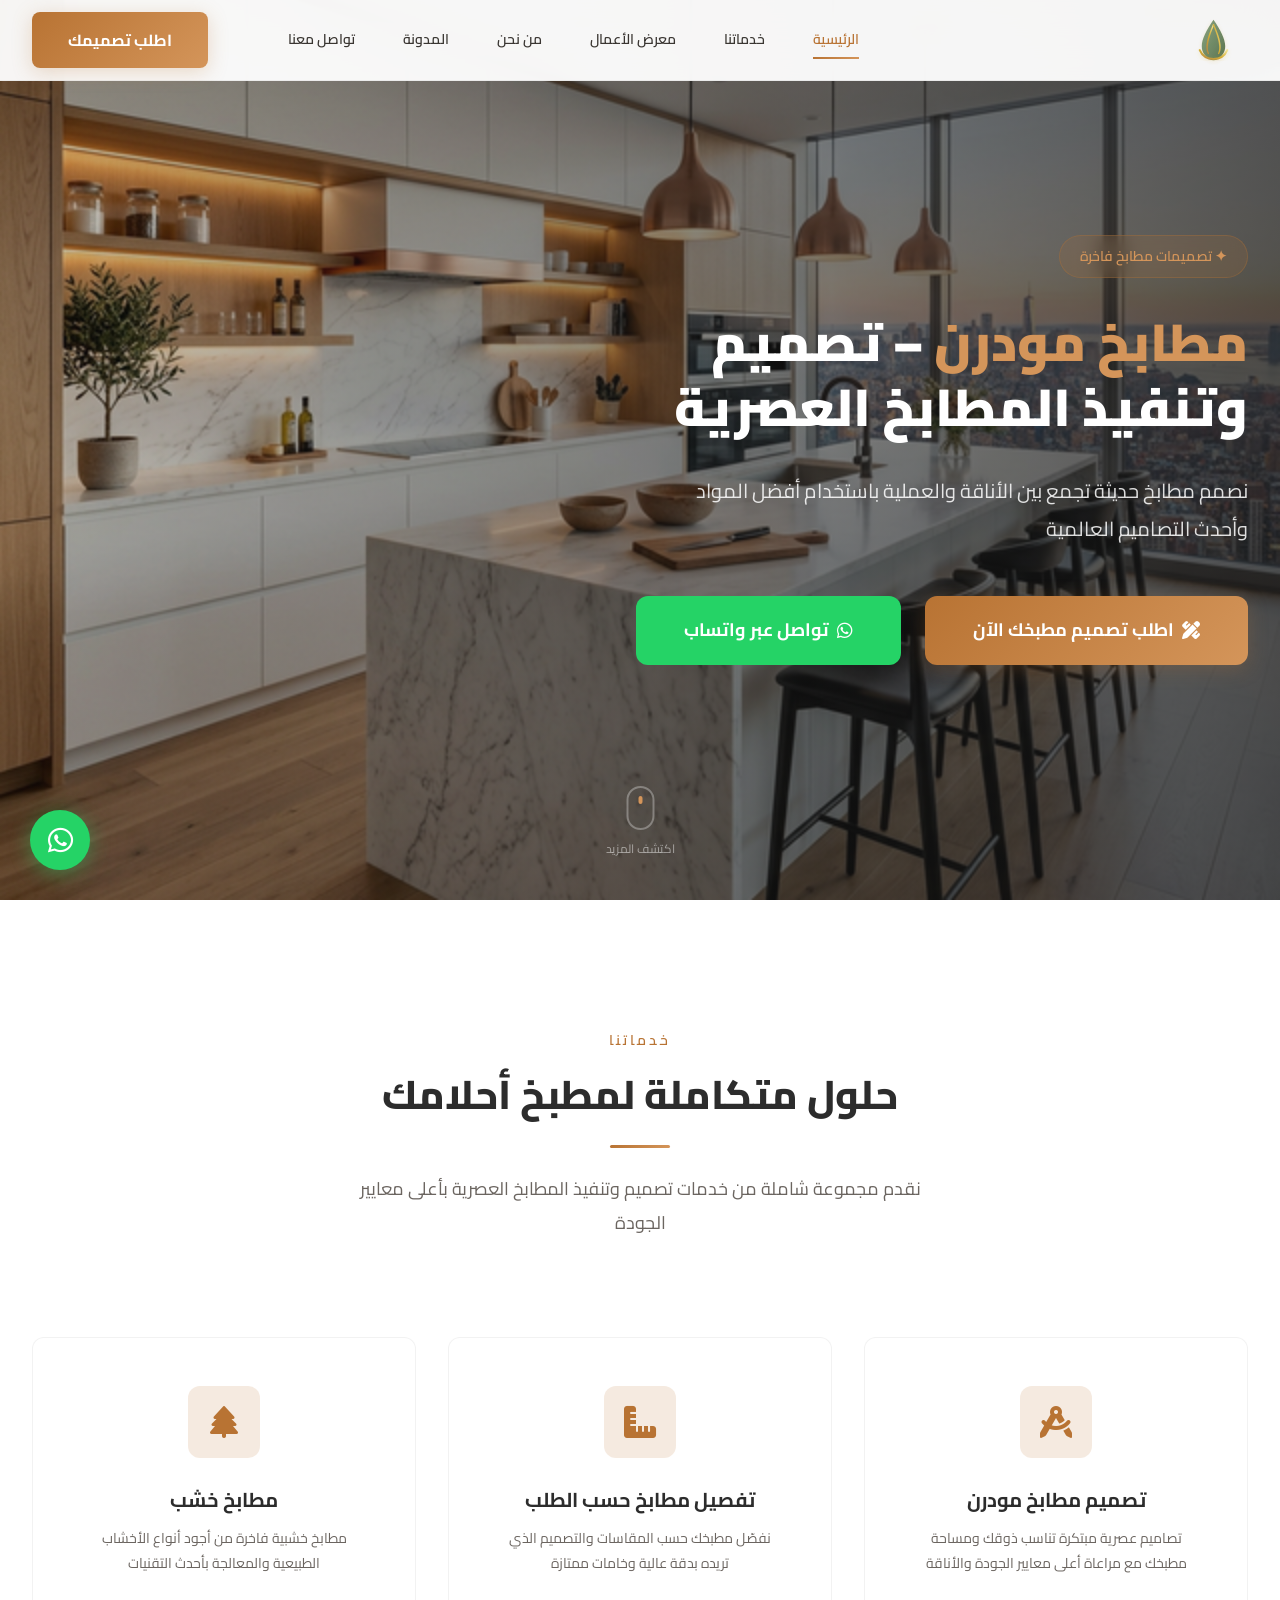
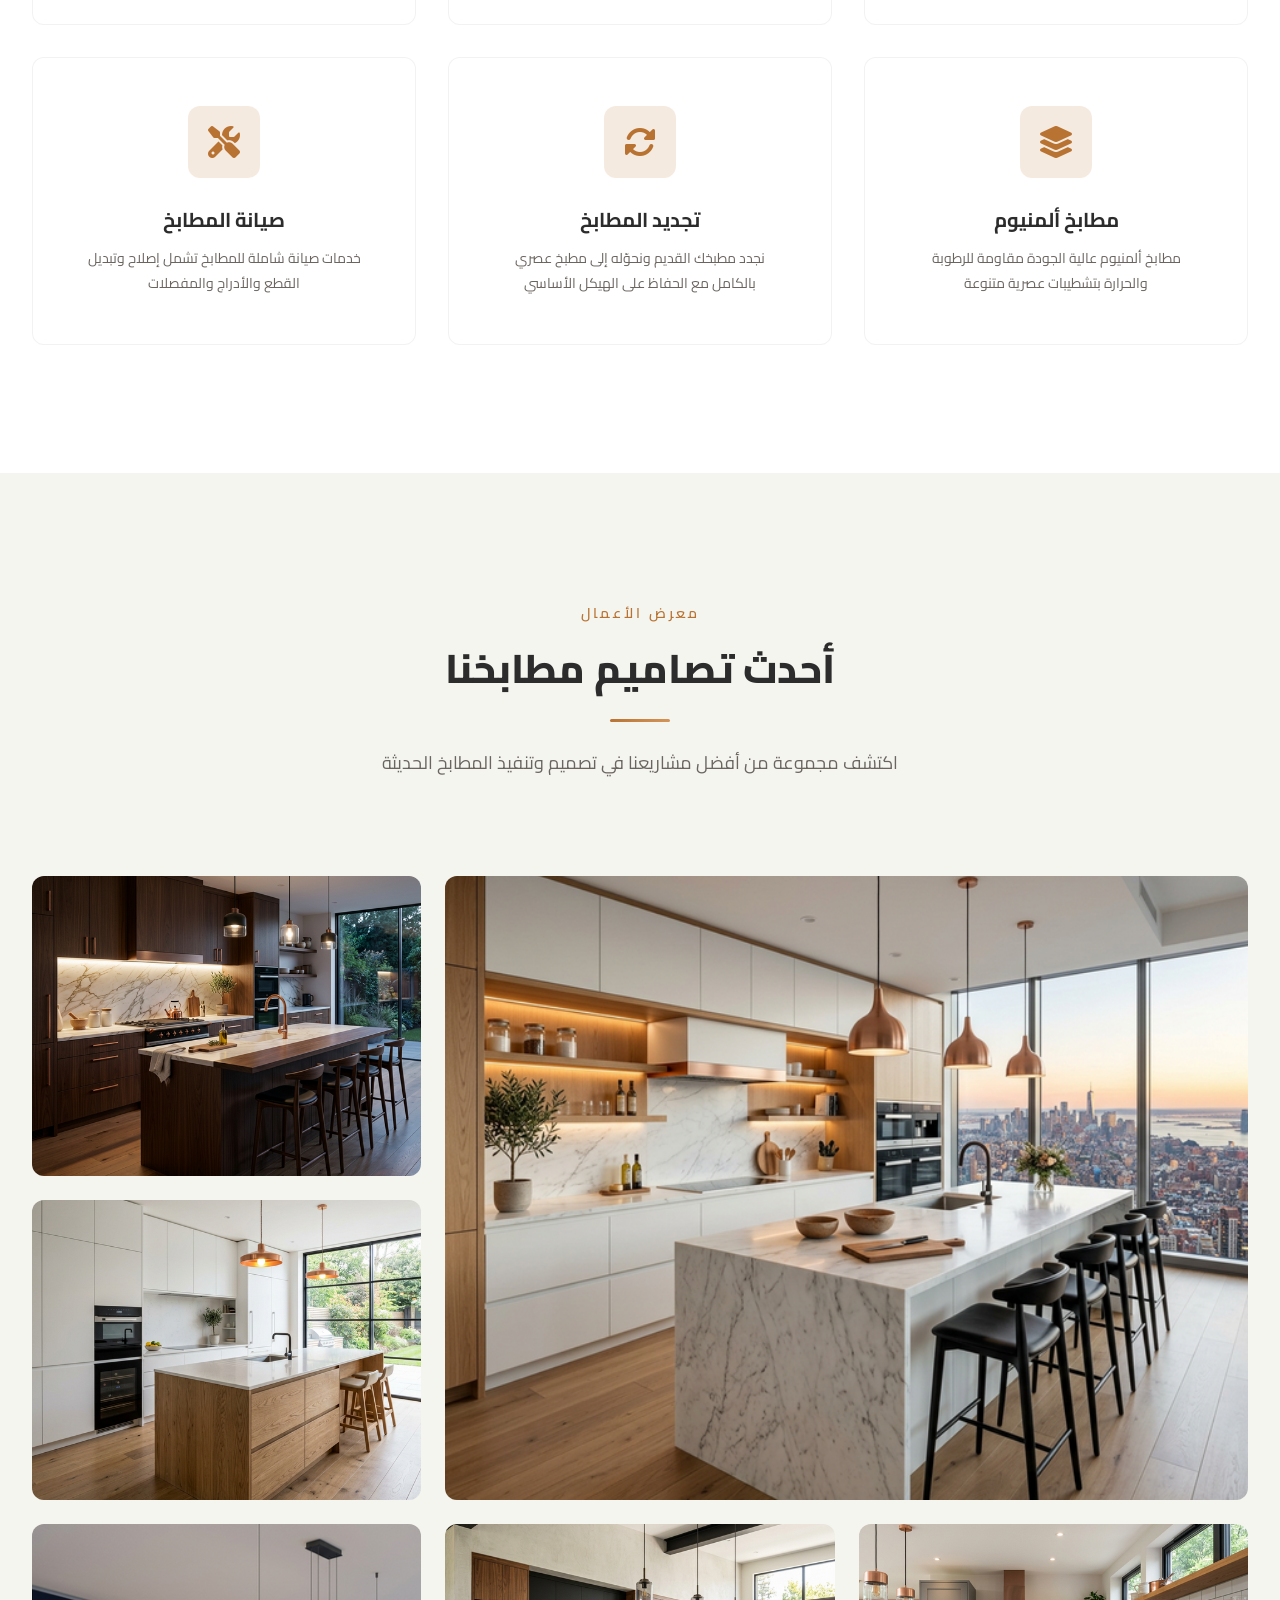
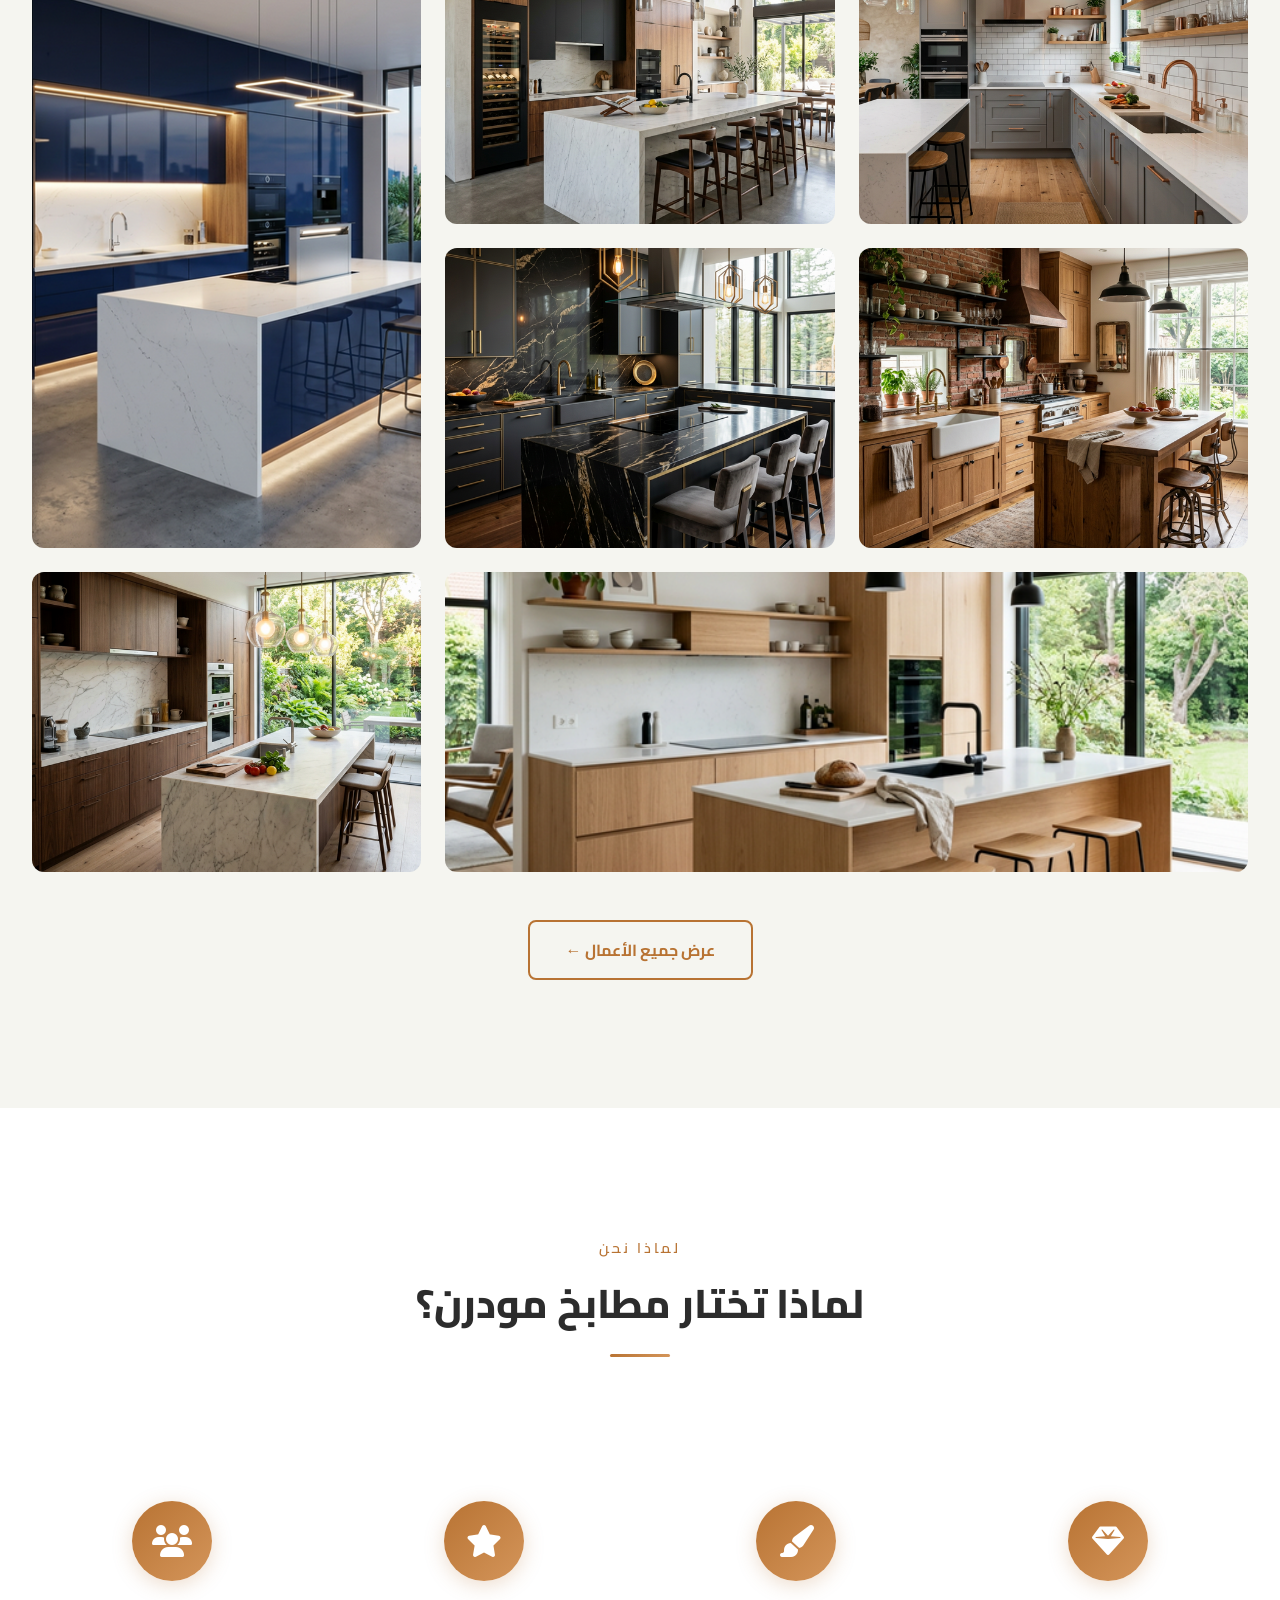
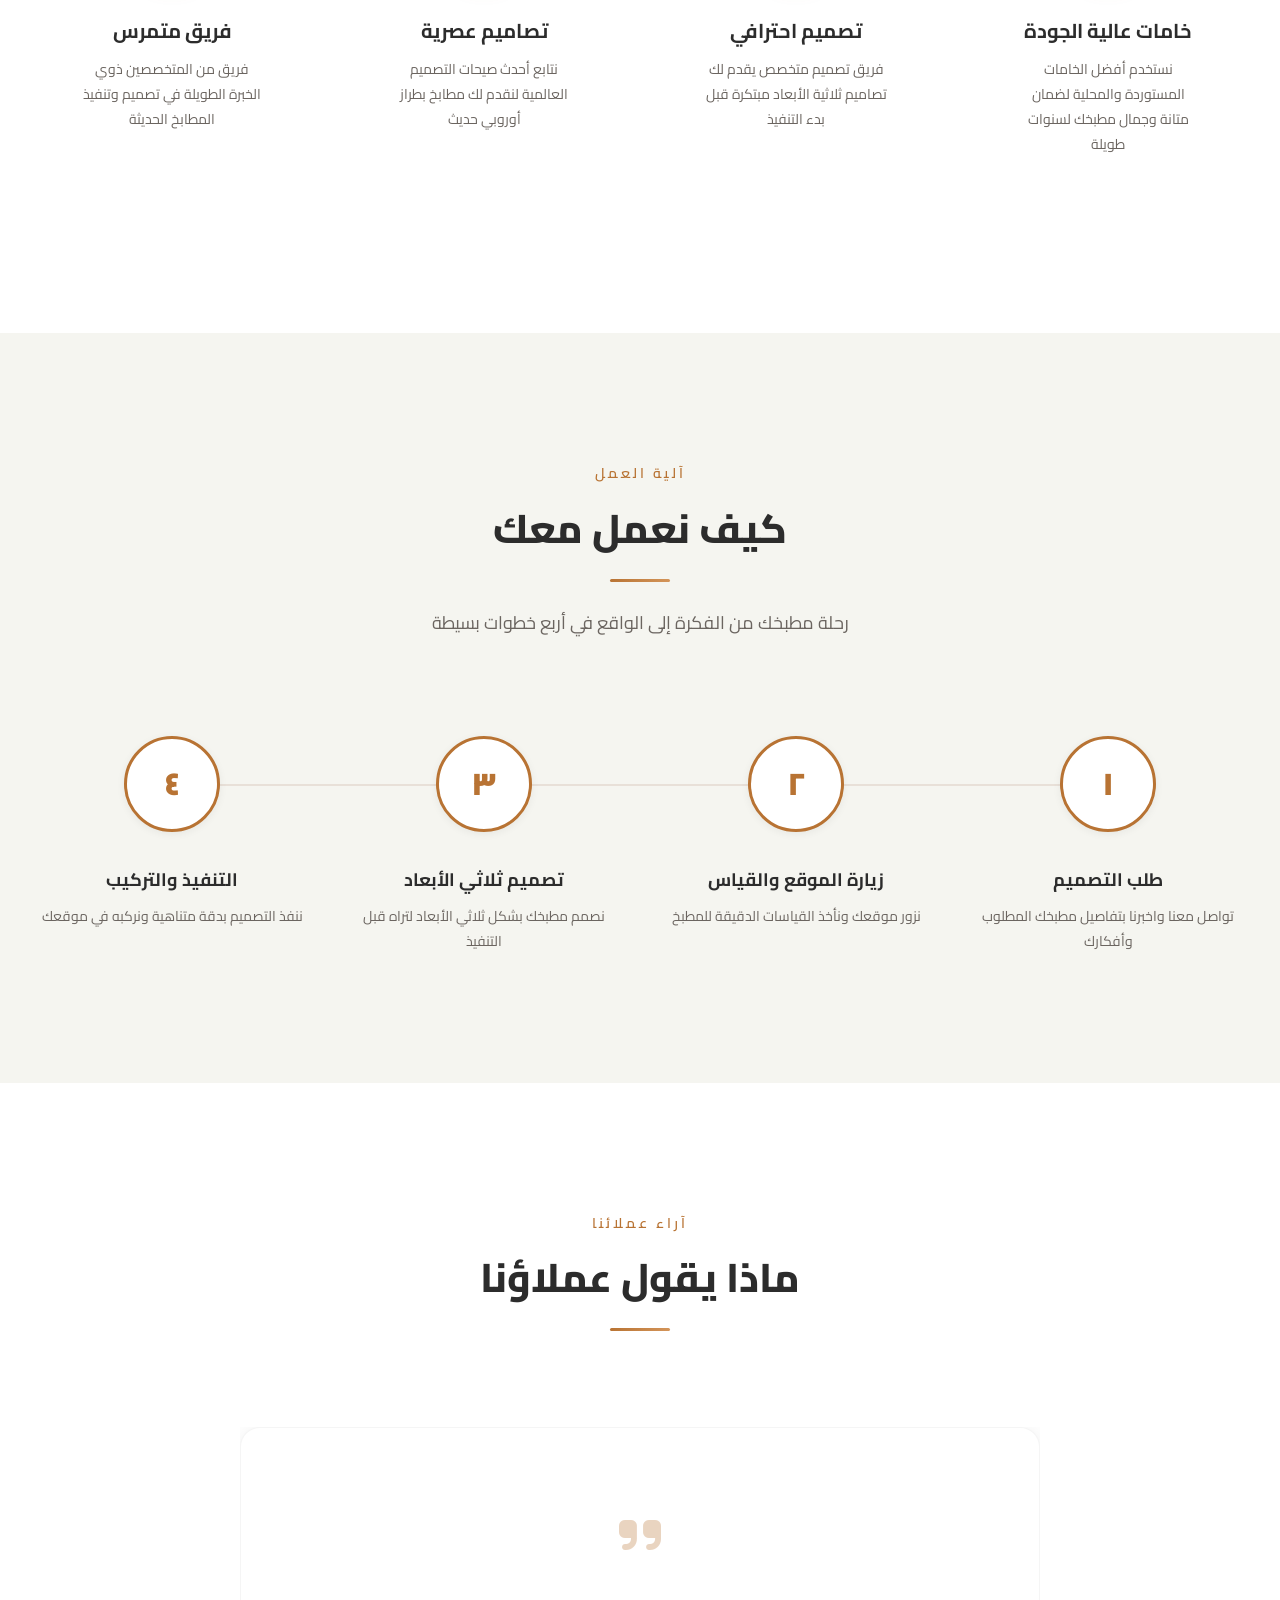
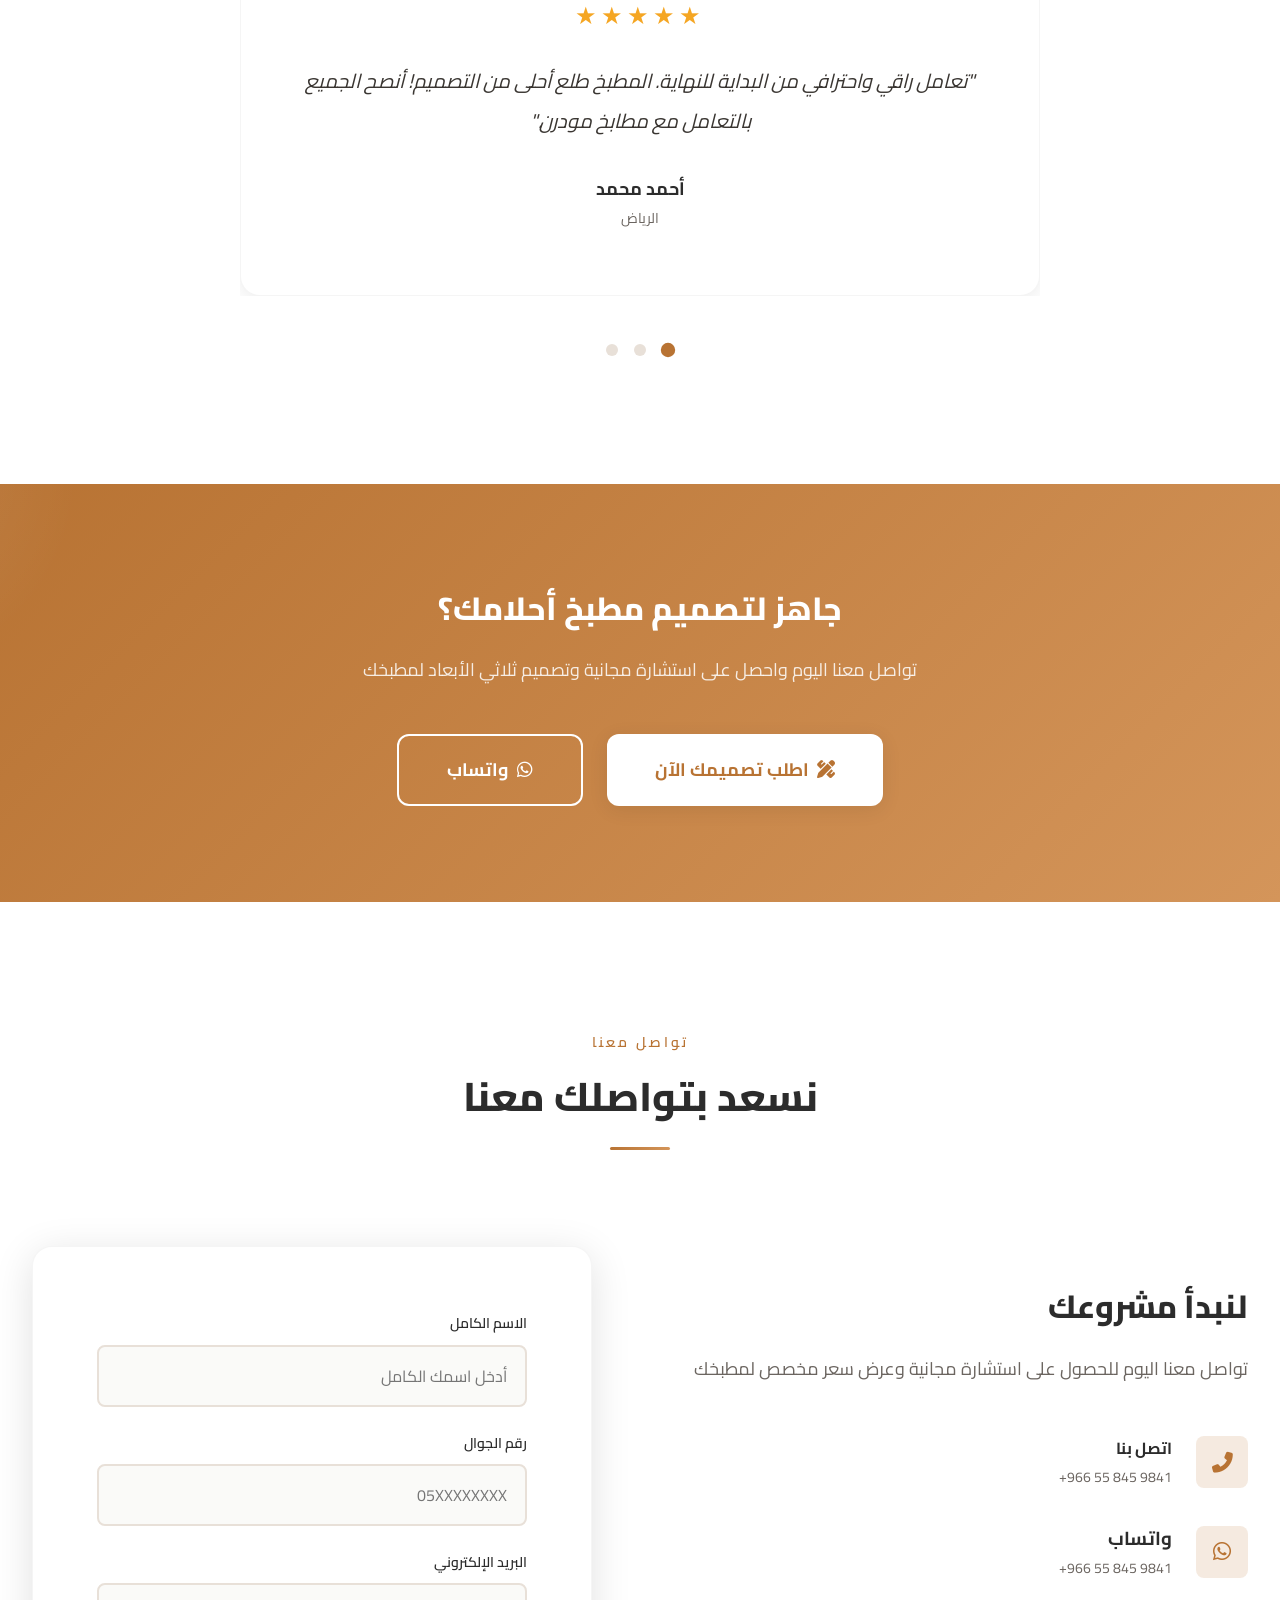
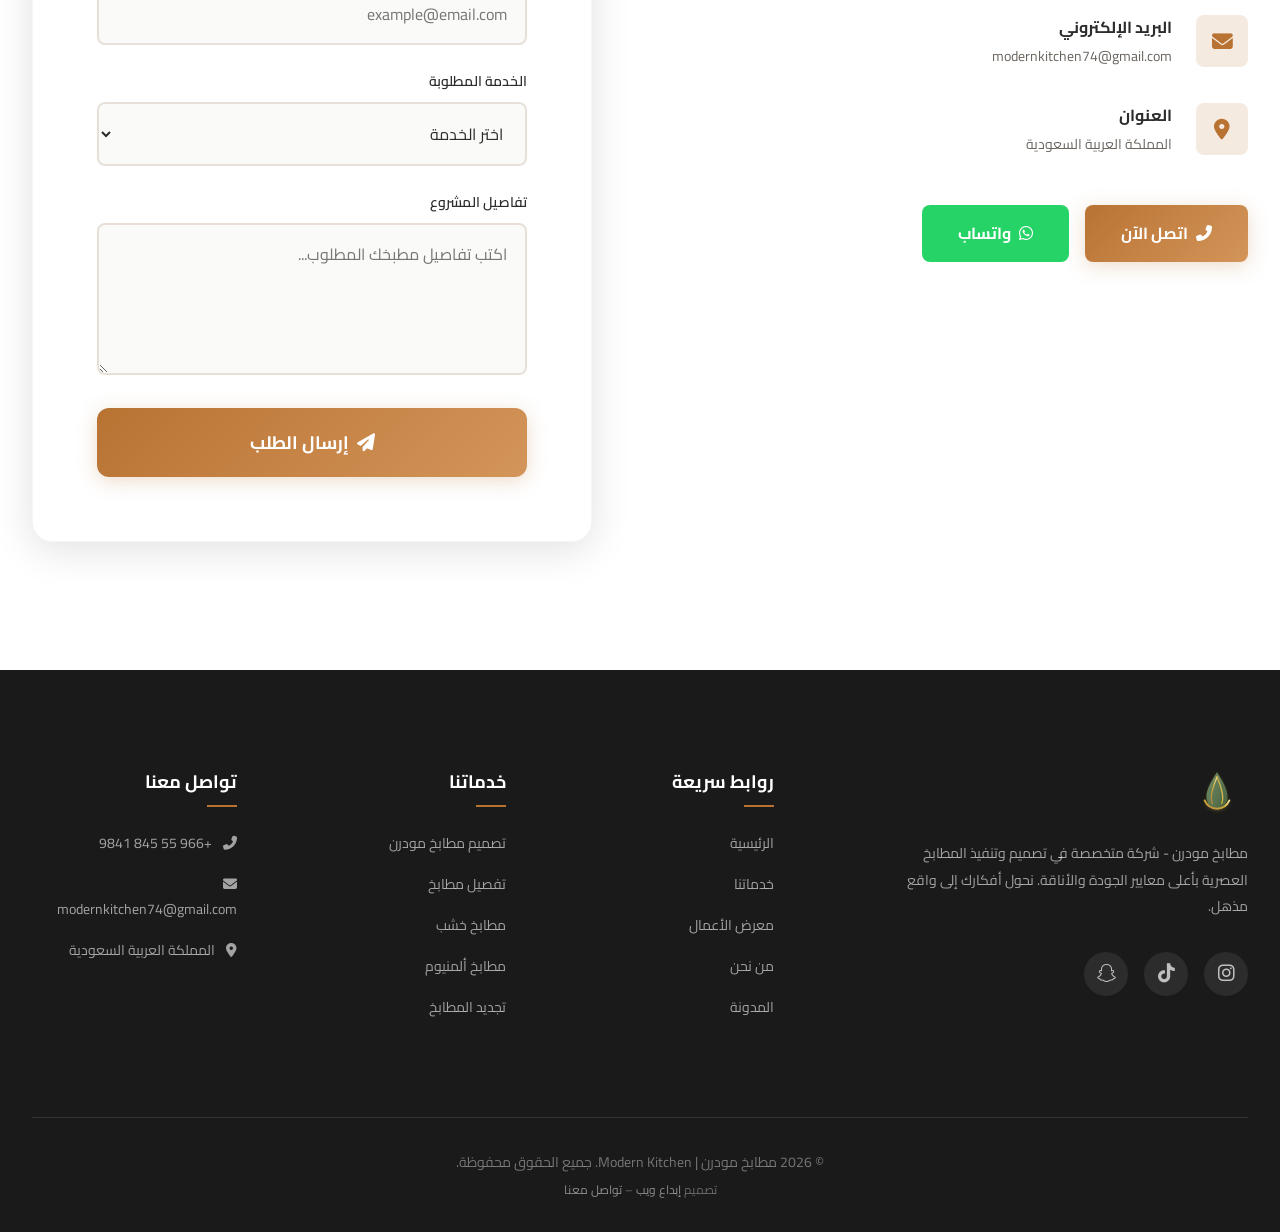
==== index.html @ 8cf5b896 "Add files via upload رفع ملفات الموقع" ====
<!DOCTYPE html>
<html lang="ar" dir="rtl">

<head>
    <meta charset="UTF-8">
    <meta name="viewport" content="width=device-width, initial-scale=1.0">
    <title>مطابخ مودرن | تصميم وتنفيذ المطابخ العصرية - مطابخ مودرن حديثة</title>
    <meta name="description"
        content="مطابخ مودرن - تصميم وتفصيل مطابخ حديثة عصرية. نقدم خدمات تصميم مطابخ مودرن، تفصيل مطابخ حسب الطلب، مطابخ خشب وألمنيوم بأعلى جودة وأفضل الأسعار.">
    <meta name="keywords"
        content="مطابخ, مطابخ مودرن, تصميم مطابخ, تفصيل مطابخ, مطابخ حديثة, مطابخ خشب, مطابخ ألمنيوم, تجديد مطابخ">
    <meta name="robots" content="index, follow">
    <meta property="og:title" content="مطابخ مودرن | تصميم وتنفيذ المطابخ العصرية">
    <meta property="og:description" content="نصمم مطابخ حديثة تجمع بين الأناقة والعملية باستخدام أفضل المواد">
    <meta property="og:image" content="assets/images/hero-kitchen.png">
    <meta property="og:type" content="website">
    <link rel="icon" href="assets/logo.svg" type="image/png">
    <link rel="preconnect" href="https://cdnjs.cloudflare.com" crossorigin>
    <link rel="preload" as="image" href="assets/images/hero-kitchen.png">
    <link rel="stylesheet" href="css/style.css">
    <link rel="stylesheet" href="https://cdnjs.cloudflare.com/ajax/libs/font-awesome/6.5.1/css/all.min.css">
</head>

<body>

    <!-- Header & Navigation -->
    <header>
        <nav class="navbar" id="navbar">
            <div class="container">
                <a href="index.html" class="navbar__logo">
                    <img src="assets/logo.svg" alt="مطابخ مودرن - Modern Kitchen">
                </a>
                <div class="navbar__links" id="navLinks">
                    <a href="index.html" class="navbar__link active">الرئيسية</a>
                    <a href="services.html" class="navbar__link">خدماتنا</a>
                    <a href="gallery.html" class="navbar__link">معرض الأعمال</a>
                    <a href="about.html" class="navbar__link">من نحن</a>
                    <a href="blog.html" class="navbar__link">المدونة</a>
                    <a href="contact.html" class="navbar__link">تواصل معنا</a>
                    <a href="contact.html" class="btn btn--primary navbar__cta">اطلب تصميمك</a>
                </div>
                <div class="navbar__toggle" id="navToggle">
                    <span></span>
                    <span></span>
                    <span></span>
                </div>
            </div>
        </nav>
    </header>

    <div class="nav-overlay" id="navOverlay"></div>

    <main>
        <!-- Hero Section -->
        <section class="hero" id="hero">
            <div class="hero__bg">
                <img src="assets/images/hero-kitchen.png" alt="مطابخ مودرن عصري فاخر">
                <div class="hero__overlay"></div>
            </div>
            <div class="container">
                <div class="hero__content">
                    <span class="hero__badge">✦ تصميمات مطابخ فاخرة</span>
                    <h1 class="hero__title">
                        <span>مطابخ مودرن</span> – تصميم وتنفيذ المطابخ العصرية
                    </h1>
                    <p class="hero__subtitle">
                        نصمم مطابخ حديثة تجمع بين الأناقة والعملية باستخدام أفضل المواد وأحدث التصاميم العالمية
                    </p>
                    <div class="hero__actions">
                        <a href="contact.html" class="btn btn--primary btn--large">
                            <i class="fas fa-pencil-ruler"></i>
                            اطلب تصميم مطبخك الآن
                        </a>
                        <a href="https://wa.me/966558459841" target="_blank" rel="noopener noreferrer"
                            class="btn btn--whatsapp btn--large">
                            <i class="fab fa-whatsapp"></i>
                            تواصل عبر واتساب
                        </a>
                    </div>
                </div>
            </div>
            <div class="hero__scroll">
                <div class="hero__scroll-icon"></div>
                <span>اكتشف المزيد</span>
            </div>
        </section>

        <!-- Services Section -->
        <section class="section" id="services">
            <div class="container">
                <div class="section-header reveal">
                    <span class="section-subtitle">خدماتنا</span>
                    <h2 class="section-title">حلول متكاملة لمطبخ أحلامك</h2>
                    <div class="accent-line"></div>
                    <p class="section-desc">نقدم مجموعة شاملة من خدمات تصميم وتنفيذ المطابخ العصرية بأعلى معايير الجودة
                    </p>
                </div>
                <div class="services-grid">
                    <article class="service-card reveal reveal-delay-1">
                        <div class="service-card__icon">
                            <i class="fas fa-drafting-compass"></i>
                        </div>
                        <h3 class="service-card__title">تصميم مطابخ مودرن</h3>
                        <p class="service-card__desc">تصاميم عصرية مبتكرة تناسب ذوقك ومساحة مطبخك مع مراعاة أعلى معايير
                            الجودة والأناقة</p>
                    </article>
                    <article class="service-card reveal reveal-delay-2">
                        <div class="service-card__icon">
                            <i class="fas fa-ruler-combined"></i>
                        </div>
                        <h3 class="service-card__title">تفصيل مطابخ حسب الطلب</h3>
                        <p class="service-card__desc">نفصّل مطبخك حسب المقاسات والتصميم الذي تريده بدقة عالية وخامات
                            ممتازة
                        </p>
                    </article>
                    <article class="service-card reveal reveal-delay-3">
                        <div class="service-card__icon">
                            <i class="fas fa-tree"></i>
                        </div>
                        <h3 class="service-card__title">مطابخ خشب</h3>
                        <p class="service-card__desc">مطابخ خشبية فاخرة من أجود أنواع الأخشاب الطبيعية والمعالجة بأحدث
                            التقنيات</p>
                    </article>
                    <article class="service-card reveal reveal-delay-4">
                        <div class="service-card__icon">
                            <i class="fas fa-layer-group"></i>
                        </div>
                        <h3 class="service-card__title">مطابخ ألمنيوم</h3>
                        <p class="service-card__desc">مطابخ ألمنيوم عالية الجودة مقاومة للرطوبة والحرارة بتشطيبات عصرية
                            متنوعة</p>
                    </article>
                    <article class="service-card reveal reveal-delay-5">
                        <div class="service-card__icon">
                            <i class="fas fa-sync-alt"></i>
                        </div>
                        <h3 class="service-card__title">تجديد المطابخ</h3>
                        <p class="service-card__desc">نجدد مطبخك القديم ونحوّله إلى مطبخ عصري بالكامل مع الحفاظ على
                            الهيكل
                            الأساسي</p>
                    </article>
                    <article class="service-card reveal reveal-delay-6">
                        <div class="service-card__icon">
                            <i class="fas fa-tools"></i>
                        </div>
                        <h3 class="service-card__title">صيانة المطابخ</h3>
                        <p class="service-card__desc">خدمات صيانة شاملة للمطابخ تشمل إصلاح وتبديل القطع والأدراج
                            والمفصلات
                        </p>
                    </article>
                </div>
            </div>
        </section>

        <!-- Gallery Section -->
        <section class="section section--gray" id="gallery">
            <div class="container">
                <div class="section-header reveal">
                    <span class="section-subtitle">معرض الأعمال</span>
                    <h2 class="section-title">أحدث تصاميم مطابخنا</h2>
                    <div class="accent-line"></div>
                    <p class="section-desc">اكتشف مجموعة من أفضل مشاريعنا في تصميم وتنفيذ المطابخ الحديثة</p>
                </div>
                <div class="gallery-grid">
                    <div class="gallery-item reveal reveal-delay-1">
                        <img src="assets/images/hero-kitchen.png" alt="مطابخ مودرن أبيض فاخر مع جزيرة رخام"
                            loading="lazy" decoding="async">
                        <div class="gallery-item__overlay">
                            <div>
                                <p class="gallery-item__title">مطابخ مودرن أبيض</p>
                                <p class="gallery-item__tag">تصميم فاخر</p>
                            </div>
                        </div>
                    </div>
                    <div class="gallery-item reveal reveal-delay-2">
                        <img src="assets/images/gallery-1.png" alt="مطبخ خشبي داكن مع إضاءة عصرية" loading="lazy"
                            decoding="async">
                        <div class="gallery-item__overlay">
                            <div>
                                <p class="gallery-item__title">مطبخ خشبي كلاسيكي</p>
                                <p class="gallery-item__tag">مطابخ خشب</p>
                            </div>
                        </div>
                    </div>
                    <div class="gallery-item reveal reveal-delay-3">
                        <img src="assets/images/gallery-2.png" alt="مطبخ معاصر بألوان طبيعية" loading="lazy"
                            decoding="async">
                        <div class="gallery-item__overlay">
                            <div>
                                <p class="gallery-item__title">مطبخ معاصر أنيق</p>
                                <p class="gallery-item__tag">تصميم عصري</p>
                            </div>
                        </div>
                    </div>
                    <div class="gallery-item reveal reveal-delay-4">
                        <img src="assets/images/gallery-3.png" alt="مطبخ رمادي مع رفوف خشبية" loading="lazy"
                            decoding="async">
                        <div class="gallery-item__overlay">
                            <div>
                                <p class="gallery-item__title">مطبخ رمادي مودرن</p>
                                <p class="gallery-item__tag">ألوان عصرية</p>
                            </div>
                        </div>
                    </div>
                    <div class="gallery-item reveal reveal-delay-5">
                        <img src="assets/images/gallery-4.png" alt="مطبخ مفتوح فاخر بجزيرة كبيرة" loading="lazy"
                            decoding="async">
                        <div class="gallery-item__overlay">
                            <div>
                                <p class="gallery-item__title">مطبخ مفتوح فاخر</p>
                                <p class="gallery-item__tag">تصميم مفتوح</p>
                            </div>
                        </div>
                    </div>
                    <div class="gallery-item reveal reveal-delay-1">
                        <img src="assets/images/gallery-5.png" alt="تصميم مطبخ عصري بلون خشبي رائع" loading="lazy"
                            decoding="async">
                        <div class="gallery-item__overlay">
                            <div>
                                <p class="gallery-item__title">مطبخ خشبي مودرن</p>
                                <p class="gallery-item__tag">خامات طبيعية</p>
                            </div>
                        </div>
                    </div>
                    <div class="gallery-item reveal reveal-delay-2">
                        <img src="assets/images/gallery-6.png" alt="مطبخ رمادي غامق بأسلوب صناعي" loading="lazy"
                            decoding="async">
                        <div class="gallery-item__overlay">
                            <div>
                                <p class="gallery-item__title">مطبخ صناعي أنيق</p>
                                <p class="gallery-item__tag">ستايل مودرن</p>
                            </div>
                        </div>
                    </div>
                    <div class="gallery-item reveal reveal-delay-3">
                        <img src="assets/images/gallery-7.png" alt="مطبخ أبيض مشرق بتصميم بسيط" loading="lazy"
                            decoding="async">
                        <div class="gallery-item__overlay">
                            <div>
                                <p class="gallery-item__title">مطبخ أبيض بسيط</p>
                                <p class="gallery-item__tag">مينيماليست</p>
                            </div>
                        </div>
                    </div>
                    <div class="gallery-item reveal reveal-delay-4">
                        <img src="assets/images/gallery-8.png" alt="مطبخ واسع بإضاءة طبيعية" loading="lazy"
                            decoding="async">
                        <div class="gallery-item__overlay">
                            <div>
                                <p class="gallery-item__title">مطبخ كلاسيكي حديث</p>
                                <p class="gallery-item__tag">تصميم واسع</p>
                            </div>
                        </div>
                    </div>
                    <div class="gallery-item reveal reveal-delay-5">
                        <img src="assets/images/gallery-9.png" alt="مطبخ بتفاصيل ذهبية فاخرة" loading="lazy"
                            decoding="async">
                        <div class="gallery-item__overlay">
                            <div>
                                <p class="gallery-item__title">مطبخ فاخر</p>
                                <p class="gallery-item__tag">لمسات ذهبية</p>
                            </div>
                        </div>
                    </div>
                </div>
                <div style="text-align: center; margin-top: var(--space-xl);">
                    <a href="gallery.html" class="btn btn--outline">عرض جميع الأعمال ←</a>
                </div>
            </div>
        </section>

        <!-- Why Choose Us Section -->
        <section class="section" id="why-us">
            <div class="container">
                <div class="section-header reveal">
                    <span class="section-subtitle">لماذا نحن</span>
                    <h2 class="section-title">لماذا تختار مطابخ مودرن؟</h2>
                    <div class="accent-line"></div>
                </div>
                <div class="why-grid">
                    <article class="why-card reveal reveal-delay-1">
                        <div class="why-card__icon">
                            <i class="fas fa-gem"></i>
                        </div>
                        <h3 class="why-card__title">خامات عالية الجودة</h3>
                        <p class="why-card__desc">نستخدم أفضل الخامات المستوردة والمحلية لضمان متانة وجمال مطبخك لسنوات
                            طويلة</p>
                    </article>
                    <article class="why-card reveal reveal-delay-2">
                        <div class="why-card__icon">
                            <i class="fas fa-paint-brush"></i>
                        </div>
                        <h3 class="why-card__title">تصميم احترافي</h3>
                        <p class="why-card__desc">فريق تصميم متخصص يقدم لك تصاميم ثلاثية الأبعاد مبتكرة قبل بدء التنفيذ
                        </p>
                    </article>
                    <article class="why-card reveal reveal-delay-3">
                        <div class="why-card__icon">
                            <i class="fas fa-star"></i>
                        </div>
                        <h3 class="why-card__title">تصاميم عصرية</h3>
                        <p class="why-card__desc">نتابع أحدث صيحات التصميم العالمية لنقدم لك مطابخ بطراز أوروبي حديث</p>
                    </article>
                    <article class="why-card reveal reveal-delay-4">
                        <div class="why-card__icon">
                            <i class="fas fa-users"></i>
                        </div>
                        <h3 class="why-card__title">فريق متمرس</h3>
                        <p class="why-card__desc">فريق من المتخصصين ذوي الخبرة الطويلة في تصميم وتنفيذ المطابخ الحديثة
                        </p>
                    </article>
                </div>
            </div>
        </section>

        <!-- Work Process Section -->
        <section class="section section--gray" id="process">
            <div class="container">
                <div class="section-header reveal">
                    <span class="section-subtitle">آلية العمل</span>
                    <h2 class="section-title">كيف نعمل معك</h2>
                    <div class="accent-line"></div>
                    <p class="section-desc">رحلة مطبخك من الفكرة إلى الواقع في أربع خطوات بسيطة</p>
                </div>
                <div class="process-grid">
                    <div class="process-step reveal reveal-delay-1">
                        <div class="process-step__number">١</div>
                        <h3 class="process-step__title">طلب التصميم</h3>
                        <p class="process-step__desc">تواصل معنا واخبرنا بتفاصيل مطبخك المطلوب وأفكارك</p>
                    </div>
                    <div class="process-step reveal reveal-delay-2">
                        <div class="process-step__number">٢</div>
                        <h3 class="process-step__title">زيارة الموقع والقياس</h3>
                        <p class="process-step__desc">نزور موقعك ونأخذ القياسات الدقيقة للمطبخ</p>
                    </div>
                    <div class="process-step reveal reveal-delay-3">
                        <div class="process-step__number">٣</div>
                        <h3 class="process-step__title">تصميم ثلاثي الأبعاد</h3>
                        <p class="process-step__desc">نصمم مطبخك بشكل ثلاثي الأبعاد لتراه قبل التنفيذ</p>
                    </div>
                    <div class="process-step reveal reveal-delay-4">
                        <div class="process-step__number">٤</div>
                        <h3 class="process-step__title">التنفيذ والتركيب</h3>
                        <p class="process-step__desc">ننفذ التصميم بدقة متناهية ونركبه في موقعك</p>
                    </div>
                </div>
            </div>
        </section>

        <!-- Testimonials Section -->
        <section class="section" id="testimonials">
            <div class="container">
                <div class="section-header reveal">
                    <span class="section-subtitle">آراء عملائنا</span>
                    <h2 class="section-title">ماذا يقول عملاؤنا</h2>
                    <div class="accent-line"></div>
                </div>
                <div class="testimonials-slider reveal">
                    <article class="testimonial-card active">
                        <span class="testimonial-card__quote-icon"><i class="fas fa-quote-right"></i></span>
                        <div class="testimonial-card__stars">★★★★★</div>
                        <p class="testimonial-card__text">
                            "تعامل راقي واحترافي من البداية للنهاية. المطبخ طلع أحلى من التصميم! أنصح الجميع بالتعامل مع
                            مطابخ مودرن."
                        </p>
                        <h3 class="testimonial-card__author">أحمد محمد</h3>
                        <p class="testimonial-card__location">الرياض</p>
                    </article>
                    <article class="testimonial-card">
                        <span class="testimonial-card__quote-icon"><i class="fas fa-quote-right"></i></span>
                        <div class="testimonial-card__stars">★★★★★</div>
                        <p class="testimonial-card__text">
                            "جودة ممتازة وتصاميم عصرية. فريق العمل محترف جداً والتسليم كان في الوقت المحدد. شكراً مطبخ
                            مودرن!"
                        </p>
                        <h3 class="testimonial-card__author">سارة العتيبي</h3>
                        <p class="testimonial-card__location">جدة</p>
                    </article>
                    <article class="testimonial-card">
                        <span class="testimonial-card__quote-icon"><i class="fas fa-quote-right"></i></span>
                        <div class="testimonial-card__stars">★★★★★</div>
                        <p class="testimonial-card__text">
                            "أفضل شركة تعاملت معها في تصميم المطابخ. الخامات ممتازة والتنفيذ دقيق. مطبخي أصبح تحفة
                            فنية!"
                        </p>
                        <h3 class="testimonial-card__author">خالد الشمري</h3>
                        <p class="testimonial-card__location">الدمام</p>
                    </article>
                </div>
                <div class="testimonials-nav reveal">
                    <button class="active" aria-label="الشهادة الأولى"></button>
                    <button aria-label="الشهادة الثانية"></button>
                    <button aria-label="الشهادة الثالثة"></button>
                </div>
            </div>
        </section>

        <!-- CTA Banner -->
        <section class="cta-banner">
            <div class="container reveal">
                <h2>جاهز لتصميم مطبخ أحلامك؟</h2>
                <p>تواصل معنا اليوم واحصل على استشارة مجانية وتصميم ثلاثي الأبعاد لمطبخك</p>
                <div style="display: flex; justify-content: center; gap: var(--space-md); flex-wrap: wrap;">
                    <a href="contact.html" class="btn btn--white btn--large">
                        <i class="fas fa-pencil-ruler"></i>
                        اطلب تصميمك الآن
                    </a>
                    <a href="https://wa.me/966558459841" target="_blank" rel="noopener noreferrer"
                        class="btn btn--outline btn--large" style="border-color: white; color: white;">
                        <i class="fab fa-whatsapp"></i>
                        واتساب
                    </a>
                </div>
            </div>
        </section>

        <!-- Contact Section -->
        <section class="section" id="contact">
            <div class="container">
                <div class="section-header reveal">
                    <span class="section-subtitle">تواصل معنا</span>
                    <h2 class="section-title">نسعد بتواصلك معنا</h2>
                    <div class="accent-line"></div>
                </div>
                <div class="contact-wrapper">
                    <div class="contact-info reveal">
                        <h3 class="contact-info__title">لنبدأ مشروعك</h3>
                        <p class="contact-info__desc">تواصل معنا اليوم للحصول على استشارة مجانية وعرض سعر مخصص لمطبخك
                        </p>
                        <div class="contact-info__item">
                            <div class="contact-info__icon"><i class="fas fa-phone-alt"></i></div>
                            <div class="contact-info__text">
                                <h4>اتصل بنا</h4>
                                <p dir="ltr">+966 55 845 9841</p>
                            </div>
                        </div>
                        <div class="contact-info__item">
                            <div class="contact-info__icon"><i class="fab fa-whatsapp"></i></div>
                            <div class="contact-info__text">
                                <h3>واتساب</h3>
                                <p dir="ltr">+966 55 845 9841</p>
                            </div>
                        </div>
                        <div class="contact-info__item">
                            <div class="contact-info__icon"><i class="fas fa-envelope"></i></div>
                            <div class="contact-info__text">
                                <h4>البريد الإلكتروني</h4>
                                <p>modernkitchen74@gmail.com</p>
                            </div>
                        </div>
                        <div class="contact-info__item">
                            <div class="contact-info__icon"><i class="fas fa-map-marker-alt"></i></div>
                            <div class="contact-info__text">
                                <h4>العنوان</h4>
                                <p>المملكة العربية السعودية</p>
                            </div>
                        </div>
                        <div class="contact-buttons">
                            <a href="tel:+966558459841" class="btn btn--primary">
                                <i class="fas fa-phone-alt"></i>
                                اتصل الآن
                            </a>
                            <a href="https://wa.me/966558459841" target="_blank" rel="noopener noreferrer"
                                class="btn btn--whatsapp">
                                <i class="fab fa-whatsapp"></i>
                                واتساب
                            </a>
                        </div>
                    </div>
                    <form class="contact-form reveal reveal-delay-2" id="contactForm">
                        <div class="form-group">
                            <label for="name">الاسم الكامل</label>
                            <input type="text" id="name" name="name" placeholder="أدخل اسمك الكامل" required>
                        </div>
                        <div class="form-group">
                            <label for="phone">رقم الجوال</label>
                            <input type="tel" id="phone" name="phone" placeholder="05XXXXXXXX" required>
                        </div>
                        <div class="form-group">
                            <label for="email">البريد الإلكتروني</label>
                            <input type="email" id="email" name="email" placeholder="example@email.com">
                        </div>
                        <div class="form-group">
                            <label for="service">الخدمة المطلوبة</label>
                            <select id="service" name="service" required>
                                <option value="">اختر الخدمة</option>
                                <option value="تصميم مطابخ مودرن">تصميم مطابخ مودرن</option>
                                <option value="تفصيل مطابخ">تفصيل مطابخ حسب الطلب</option>
                                <option value="مطابخ خشب">مطابخ خشب</option>
                                <option value="مطابخ ألمنيوم">مطابخ ألمنيوم</option>
                                <option value="تجديد مطابخ">تجديد المطابخ</option>
                                <option value="صيانة مطابخ">صيانة المطابخ</option>
                            </select>
                        </div>
                        <div class="form-group">
                            <label for="message">تفاصيل المشروع</label>
                            <textarea id="message" name="message" placeholder="اكتب تفاصيل مطبخك المطلوب..."
                                rows="4"></textarea>
                        </div>
                        <button type="submit" class="btn btn--primary btn--large" style="width: 100%;">
                            <i class="fas fa-paper-plane"></i>
                            إرسال الطلب
                        </button>
                    </form>
                </div>
            </div>
        </section>
    </main>

    <!-- Footer -->
    <footer class="footer" id="footer">
        <div class="container">
            <div class="footer-grid">
                <div>
                    <div class="footer__logo">
                        <img src="assets/logo.svg" alt="مطابخ مودرن">
                    </div>
                    <p class="footer__about">
                        مطابخ مودرن - شركة متخصصة في تصميم وتنفيذ المطابخ العصرية بأعلى معايير الجودة والأناقة. نحول
                        أفكارك إلى واقع مذهل.
                    </p>
                    <div class="footer__social">
                        <a href="https://www.instagram.com/cheetah.295295?igsh=aTEyNHp6MndlN3J6"
                            class="footer__social-link" aria-label="انستقرام" target="_blank"
                            rel="noopener noreferrer"><i class="fab fa-instagram"></i></a>
                        <a href="https://www.tiktok.com/@user1699991954633" class="footer__social-link"
                            aria-label="تيك توك" target="_blank" rel="noopener noreferrer"><i
                                class="fab fa-tiktok"></i></a>
                        <a href="https://www.snapchat.com/add/bwrknlhmyqny26?share_id=SF7u6Dhm6Oc&locale=ar-EG-u-nu-latn"
                            class="footer__social-link" aria-label="سناب شات" target="_blank"
                            rel="noopener noreferrer"><i class="fab fa-snapchat"></i></a>
                    </div>
                </div>
                <div>
                    <h3 class="footer__title">روابط سريعة</h3>
                    <div class="footer__links">
                        <a href="index.html" class="footer__link">الرئيسية</a>
                        <a href="services.html" class="footer__link">خدماتنا</a>
                        <a href="gallery.html" class="footer__link">معرض الأعمال</a>
                        <a href="about.html" class="footer__link">من نحن</a>
                        <a href="blog.html" class="footer__link">المدونة</a>
                    </div>
                </div>
                <div>
                    <h3 class="footer__title">خدماتنا</h3>
                    <div class="footer__links">
                        <a href="services.html" class="footer__link">تصميم مطابخ مودرن</a>
                        <a href="services.html" class="footer__link">تفصيل مطابخ</a>
                        <a href="services.html" class="footer__link">مطابخ خشب</a>
                        <a href="services.html" class="footer__link">مطابخ ألمنيوم</a>
                        <a href="services.html" class="footer__link">تجديد المطابخ</a>
                    </div>
                </div>
                <div>
                    <h3 class="footer__title">تواصل معنا</h3>
                    <div class="footer__links">
                        <a href="tel:+966558459841" class="footer__link"><i class="fas fa-phone-alt"
                                style="margin-left: 8px;"></i> +966 55 845 9841</a>
                        <a href="mailto:modernkitchen74@gmail.com" class="footer__link"><i class="fas fa-envelope"
                                style="margin-left: 8px;"></i> modernkitchen74@gmail.com</a>
                        <a href="#" class="footer__link"><i class="fas fa-map-marker-alt" style="margin-left: 8px;"></i>
                            المملكة العربية السعودية</a>
                    </div>
                </div>
            </div>
            <div class="footer__bottom">
                <p>© 2026 مطابخ مودرن | Modern Kitchen. جميع الحقوق محفوظة.</p>
                <p class="footer__designer">
                    تصميم
                    <a href="https://wa.me/967779781978" target="_blank" rel="noopener noreferrer">إبداع ويب</a>
                    –
                    <a href="https://wa.me/967779781978" target="_blank" rel="noopener noreferrer">تواصل معنا</a>
                </p>
            </div>
        </div>
    </footer>

    <!-- Floating WhatsApp Button -->
    <a href="https://wa.me/966558459841" target="_blank" rel="noopener noreferrer" class="whatsapp-float"
        aria-label="تواصل عبر واتساب">
        <i class="fab fa-whatsapp"></i>
    </a>

    <!-- Lightbox -->
    <div class="lightbox" id="lightbox">
        <button class="lightbox__close" aria-label="إغلاق"><i class="fas fa-times"></i></button>
        <img class="lightbox__img" src="" alt="عرض الصورة">
    </div>

    <script src="js/main.js"></script>
</body>

</html>
---- css/style.css ----
/* ======================================
   مطابخ مودرن – Modern Kitchen
   Design System & Styles
   ====================================== */

/* --- Google Fonts --- */
@import url('https://fonts.googleapis.com/css2?family=Cairo:wght@300;400;500;600;700;800;900&display=swap');

/* --- CSS Custom Properties --- */
:root {
  /* Colors */
  --white: #FFFFFF;
  --off-white: #FAFAF8;
  --light-gray: #F5F5F0;
  --medium-gray: #E8E0D8;
  --warm-gray: #C5B9AD;
  --dark-gray: #6B6560;
  --charcoal: #3A3632;
  --dark: #2C2C2C;
  --black: #1A1A1A;

  /* Brand Copper */
  --copper: #B87333;
  --copper-light: #D4955A;
  --copper-dark: #8B5A2B;
  --copper-glow: rgba(184, 115, 51, 0.15);
  --copper-gradient: linear-gradient(135deg, #B87333, #D4955A);

  /* Wood Tones */
  --wood-light: #DEC9A8;
  --wood-medium: #B8936A;
  --wood-dark: #8B6D4A;

  /* Typography */
  --font-family: 'Cairo', sans-serif;
  --font-size-xs: 0.75rem;
  --font-size-sm: 0.875rem;
  --font-size-base: 1rem;
  --font-size-md: 1.125rem;
  --font-size-lg: 1.25rem;
  --font-size-xl: 1.5rem;
  --font-size-2xl: 2rem;
  --font-size-3xl: 2.5rem;
  --font-size-4xl: 3.25rem;
  --font-size-5xl: 4rem;

  /* Spacing */
  --space-xs: 0.5rem;
  --space-sm: 1rem;
  --space-md: 1.5rem;
  --space-lg: 2rem;
  --space-xl: 3rem;
  --space-2xl: 4rem;
  --space-3xl: 6rem;
  --space-4xl: 8rem;

  /* Layout */
  --container-max: 1280px;
  --container-narrow: 960px;
  --radius-sm: 8px;
  --radius-md: 12px;
  --radius-lg: 20px;
  --radius-xl: 30px;

  /* Shadows */
  --shadow-sm: 0 2px 8px rgba(0, 0, 0, 0.06);
  --shadow-md: 0 4px 20px rgba(0, 0, 0, 0.08);
  --shadow-lg: 0 8px 40px rgba(0, 0, 0, 0.12);
  --shadow-xl: 0 16px 60px rgba(0, 0, 0, 0.16);
  --shadow-copper: 0 4px 20px rgba(184, 115, 51, 0.25);

  /* Transitions */
  --transition-fast: 0.2s cubic-bezier(0.4, 0, 0.2, 1);
  --transition-base: 0.3s cubic-bezier(0.4, 0, 0.2, 1);
  --transition-slow: 0.5s cubic-bezier(0.4, 0, 0.2, 1);
  --transition-spring: 0.6s cubic-bezier(0.34, 1.56, 0.64, 1);
}

/* --- Reset & Base --- */
*,
*::before,
*::after {
  margin: 0;
  padding: 0;
  box-sizing: border-box;
}

html {
  font-size: 16px;
  scroll-behavior: smooth;
  scroll-padding-top: 80px;
}

body {
  font-family: var(--font-family);
  font-weight: 400;
  line-height: 1.8;
  color: var(--dark);
  background-color: var(--white);
  direction: rtl;
  text-align: right;
  overflow-x: hidden;
  -webkit-font-smoothing: antialiased;
  -moz-osx-font-smoothing: grayscale;
}

a {
  text-decoration: none;
  color: inherit;
  transition: color var(--transition-fast);
}

img {
  max-width: 100%;
  height: auto;
  display: block;
}

ul,
ol {
  list-style: none;
}

button,
input,
textarea,
select {
  font-family: var(--font-family);
  font-size: var(--font-size-base);
  border: none;
  outline: none;
  background: none;
}

button {
  cursor: pointer;
}

/* --- Utility Classes --- */
.container {
  width: 100%;
  max-width: var(--container-max);
  margin: 0 auto;
  padding: 0 var(--space-lg);
}

.container--narrow {
  max-width: var(--container-narrow);
}

.section {
  padding: var(--space-4xl) 0;
}

.section--gray {
  background-color: var(--light-gray);
}

.section--dark {
  background-color: var(--charcoal);
  color: var(--white);
}

.section-header {
  text-align: center;
  margin-bottom: var(--space-3xl);
}

.section-subtitle {
  font-size: var(--font-size-sm);
  font-weight: 600;
  color: var(--copper);
  text-transform: uppercase;
  letter-spacing: 3px;
  margin-bottom: var(--space-sm);
  display: block;
}

.section-title {
  font-size: var(--font-size-3xl);
  font-weight: 800;
  color: var(--dark);
  margin-bottom: var(--space-md);
  line-height: 1.3;
}

.section--dark .section-title {
  color: var(--white);
}

.section-desc {
  font-size: var(--font-size-md);
  color: var(--dark-gray);
  max-width: 600px;
  margin: 0 auto;
  line-height: 1.9;
}

.section--dark .section-desc {
  color: var(--warm-gray);
}

/* Horizontal divider accent */
.accent-line {
  width: 60px;
  height: 3px;
  background: var(--copper-gradient);
  margin: var(--space-md) auto;
  border-radius: 2px;
}

/* --- Buttons --- */
.btn {
  display: inline-flex;
  align-items: center;
  justify-content: center;
  gap: var(--space-xs);
  padding: 14px 36px;
  border-radius: var(--radius-sm);
  font-weight: 700;
  font-size: var(--font-size-base);
  transition: all var(--transition-base);
  white-space: nowrap;
  position: relative;
  overflow: hidden;
}

.btn--primary {
  background: var(--copper-gradient);
  color: var(--white);
  box-shadow: var(--shadow-copper);
}

.btn--primary:hover {
  transform: translateY(-2px);
  box-shadow: 0 8px 30px rgba(184, 115, 51, 0.35);
}

.btn--outline {
  border: 2px solid var(--copper);
  color: var(--copper);
  background: transparent;
}

.btn--outline:hover {
  background: var(--copper);
  color: var(--white);
  transform: translateY(-2px);
}

.btn--white {
  background: var(--white);
  color: var(--copper);
  box-shadow: var(--shadow-md);
}

.btn--white:hover {
  transform: translateY(-2px);
  box-shadow: var(--shadow-lg);
}

.btn--whatsapp {
  background: #25D366;
  color: var(--white);
}

.btn--whatsapp:hover {
  background: #1EBE5A;
  transform: translateY(-2px);
  box-shadow: 0 8px 30px rgba(37, 211, 102, 0.3);
}

.btn--large {
  padding: 18px 48px;
  font-size: var(--font-size-md);
  border-radius: var(--radius-md);
}

/* --- Navigation --- */
.navbar {
  position: fixed;
  top: 0;
  right: 0;
  left: 0;
  z-index: 1000;
  background: rgba(255, 255, 255, 0.95);
  backdrop-filter: blur(20px);
  -webkit-backdrop-filter: blur(20px);
  border-bottom: 1px solid rgba(0, 0, 0, 0.05);
  transition: all var(--transition-base);
}

.navbar.scrolled {
  box-shadow: var(--shadow-md);
  background: rgba(255, 255, 255, 0.98);
}

.navbar .container {
  display: flex;
  align-items: center;
  justify-content: space-between;
  height: 80px;
}

.navbar__logo {
  display: flex;
  align-items: center;
  gap: var(--space-sm);
}

.navbar__logo img {
  height: 55px;
  width: auto;
  object-fit: contain;
}

.navbar__links {
  display: flex;
  align-items: center;
  gap: var(--space-xl);
}

.navbar__link {
  font-size: var(--font-size-sm);
  font-weight: 600;
  color: var(--charcoal);
  position: relative;
  padding: 6px 0;
}

.navbar__link::after {
  content: '';
  position: absolute;
  bottom: 0;
  right: 0;
  width: 0;
  height: 2px;
  background: var(--copper-gradient);
  transition: width var(--transition-base);
}

.navbar__link:hover::after,
.navbar__link.active::after {
  width: 100%;
}

.navbar__link:hover,
.navbar__link.active {
  color: var(--copper);
}

.navbar__cta {
  margin-right: var(--space-lg);
}

.navbar__toggle {
  display: none;
  flex-direction: column;
  gap: 5px;
  padding: 6px;
  cursor: pointer;
}

.navbar__toggle span {
  width: 24px;
  height: 2px;
  background: var(--dark);
  border-radius: 2px;
  transition: all var(--transition-fast);
}

/* --- Hero Section --- */
.hero {
  position: relative;
  height: 100vh;
  min-height: 700px;
  display: flex;
  align-items: center;
  overflow: hidden;
}

.hero__bg {
  position: absolute;
  inset: 0;
  z-index: 0;
}

.hero__bg img {
  width: 100%;
  height: 100%;
  object-fit: cover;
}

.hero__overlay {
  position: absolute;
  inset: 0;
  background: linear-gradient(to left,
      rgba(26, 26, 26, 0.75) 0%,
      rgba(26, 26, 26, 0.55) 40%,
      rgba(26, 26, 26, 0.2) 100%);
}

.hero__content {
  position: relative;
  z-index: 2;
  max-width: 650px;
}

.hero__badge {
  display: inline-block;
  padding: 8px 20px;
  background: var(--copper-glow);
  border: 1px solid rgba(184, 115, 51, 0.3);
  border-radius: var(--radius-xl);
  color: var(--copper-light);
  font-size: var(--font-size-sm);
  font-weight: 600;
  margin-bottom: var(--space-lg);
  backdrop-filter: blur(10px);
}

.hero__title {
  font-size: var(--font-size-4xl);
  font-weight: 900;
  color: var(--white);
  line-height: 1.25;
  margin-bottom: var(--space-lg);
}

.hero__title span {
  color: var(--copper-light);
}

.hero__subtitle {
  font-size: var(--font-size-lg);
  color: rgba(255, 255, 255, 0.85);
  line-height: 1.9;
  margin-bottom: var(--space-xl);
  max-width: 560px;
}

.hero__actions {
  display: flex;
  gap: var(--space-md);
  flex-wrap: wrap;
}

.hero__scroll {
  position: absolute;
  bottom: 40px;
  left: 50%;
  transform: translateX(-50%);
  z-index: 2;
  display: flex;
  flex-direction: column;
  align-items: center;
  gap: 8px;
  color: rgba(255, 255, 255, 0.5);
  font-size: var(--font-size-xs);
  animation: bounce 2s infinite;
}

.hero__scroll-icon {
  width: 28px;
  height: 44px;
  border: 2px solid rgba(255, 255, 255, 0.3);
  border-radius: 14px;
  position: relative;
}

.hero__scroll-icon::after {
  content: '';
  position: absolute;
  top: 8px;
  left: 50%;
  transform: translateX(-50%);
  width: 4px;
  height: 8px;
  background: var(--copper-light);
  border-radius: 2px;
  animation: scrollDot 2s infinite;
}

@keyframes bounce {

  0%,
  100% {
    transform: translateX(-50%) translateY(0);
  }

  50% {
    transform: translateX(-50%) translateY(8px);
  }
}

@keyframes scrollDot {
  0% {
    opacity: 1;
    top: 8px;
  }

  100% {
    opacity: 0;
    top: 24px;
  }
}

/* --- Services Section --- */
.services-grid {
  display: grid;
  grid-template-columns: repeat(3, 1fr);
  gap: var(--space-lg);
}

.service-card {
  background: var(--white);
  border-radius: var(--radius-md);
  padding: var(--space-xl);
  text-align: center;
  transition: all var(--transition-base);
  border: 1px solid rgba(0, 0, 0, 0.05);
  position: relative;
  overflow: hidden;
}

.service-card::before {
  content: '';
  position: absolute;
  top: 0;
  right: 0;
  left: 0;
  height: 3px;
  background: var(--copper-gradient);
  transform: scaleX(0);
  transition: transform var(--transition-base);
}

.service-card:hover::before {
  transform: scaleX(1);
}

.service-card:hover {
  transform: translateY(-8px);
  box-shadow: var(--shadow-lg);
}

.service-card__icon {
  width: 72px;
  height: 72px;
  margin: 0 auto var(--space-md);
  display: flex;
  align-items: center;
  justify-content: center;
  background: var(--copper-glow);
  border-radius: var(--radius-md);
  font-size: 2rem;
  color: var(--copper);
  transition: all var(--transition-base);
}

.service-card:hover .service-card__icon {
  background: var(--copper);
  color: var(--white);
  transform: scale(1.05);
}

.service-card__title {
  font-size: var(--font-size-lg);
  font-weight: 700;
  color: var(--dark);
  margin-bottom: var(--space-xs);
}

.service-card__desc {
  font-size: var(--font-size-sm);
  color: var(--dark-gray);
  line-height: 1.8;
}

/* --- Gallery Section --- */
.gallery-grid {
  display: grid;
  grid-template-columns: repeat(3, 1fr);
  grid-auto-rows: 300px;
  gap: var(--space-md);
}

.gallery-item {
  position: relative;
  border-radius: var(--radius-md);
  overflow: hidden;
  cursor: pointer;
  height: 100%;
}

.gallery-item img {
  width: 100%;
  height: 100%;
  object-fit: cover;
  transition: transform var(--transition-slow);
}

.gallery-item:hover img {
  transform: scale(1.08);
}

.gallery-item__overlay {
  position: absolute;
  inset: 0;
  background: linear-gradient(to top, rgba(26, 26, 26, 0.7) 0%, transparent 60%);
  display: flex;
  align-items: flex-end;
  padding: var(--space-lg);
  opacity: 0;
  transition: opacity var(--transition-base);
}

.gallery-item:hover .gallery-item__overlay {
  opacity: 1;
}

.gallery-item__title {
  color: var(--white);
  font-size: var(--font-size-md);
  font-weight: 700;
}

.gallery-item__tag {
  color: var(--copper-light);
  font-size: var(--font-size-sm);
  font-weight: 500;
}

/* Mosaic Layout */
.gallery-grid .gallery-item:nth-child(1) {
  grid-column: span 2;
  grid-row: span 2;
}

.gallery-grid .gallery-item:nth-child(6) {
  grid-row: span 2;
}

.gallery-grid .gallery-item:nth-child(9) {
  grid-column: span 2;
}

/* Mobile Responsiveness for Gallery */
@media (max-width: 992px) {
  .gallery-grid {
    grid-template-columns: repeat(2, 1fr);
    grid-auto-rows: 250px;
  }

  .gallery-grid .gallery-item:nth-child(1),
  .gallery-grid .gallery-item:nth-child(9) {
    grid-column: span 2;
  }
}

@media (max-width: 576px) {
  .gallery-grid {
    grid-template-columns: 1fr;
    grid-auto-rows: 200px;
  }

  .gallery-grid .gallery-item:nth-child(n) {
    grid-column: span 1;
    grid-row: span 1;
  }
}

/* --- Why Choose Us Section --- */
.why-grid {
  display: grid;
  grid-template-columns: repeat(4, 1fr);
  gap: var(--space-lg);
}

.why-card {
  text-align: center;
  padding: var(--space-xl);
}

.why-card__icon {
  width: 80px;
  height: 80px;
  margin: 0 auto var(--space-lg);
  display: flex;
  align-items: center;
  justify-content: center;
  background: var(--copper-gradient);
  border-radius: 50%;
  font-size: 2rem;
  color: var(--white);
  box-shadow: var(--shadow-copper);
  transition: transform var(--transition-spring);
}

.why-card:hover .why-card__icon {
  transform: scale(1.1) rotate(5deg);
}

.why-card__title {
  font-size: var(--font-size-lg);
  font-weight: 700;
  color: var(--dark);
  margin-bottom: var(--space-xs);
}

.why-card__desc {
  font-size: var(--font-size-sm);
  color: var(--dark-gray);
  line-height: 1.8;
}

/* --- Process Section --- */
.process-grid {
  display: grid;
  grid-template-columns: repeat(4, 1fr);
  gap: var(--space-lg);
  position: relative;
}

.process-grid::before {
  content: '';
  position: absolute;
  top: 48px;
  left: 15%;
  right: 15%;
  height: 2px;
  background: var(--medium-gray);
  z-index: 0;
}

.process-step {
  text-align: center;
  position: relative;
  z-index: 1;
}

.process-step__number {
  width: 96px;
  height: 96px;
  margin: 0 auto var(--space-lg);
  display: flex;
  align-items: center;
  justify-content: center;
  background: var(--white);
  border: 3px solid var(--copper);
  border-radius: 50%;
  font-size: var(--font-size-2xl);
  font-weight: 900;
  color: var(--copper);
  transition: all var(--transition-base);
  box-shadow: var(--shadow-sm);
}

.process-step:hover .process-step__number {
  background: var(--copper);
  color: var(--white);
  box-shadow: var(--shadow-copper);
  transform: scale(1.08);
}

.process-step__title {
  font-size: var(--font-size-md);
  font-weight: 700;
  color: var(--dark);
  margin-bottom: var(--space-xs);
}

.process-step__desc {
  font-size: var(--font-size-sm);
  color: var(--dark-gray);
}

/* --- Testimonials Section --- */
.testimonials-slider {
  max-width: 800px;
  margin: 0 auto;
  position: relative;
  overflow: hidden;
}

.testimonial-card {
  background: var(--white);
  border-radius: var(--radius-lg);
  padding: var(--space-2xl);
  text-align: center;
  box-shadow: var(--shadow-md);
  border: 1px solid rgba(0, 0, 0, 0.04);
  display: none;
}

.testimonial-card.active {
  display: block;
  animation: fadeIn 0.5s ease;
}

@keyframes fadeIn {
  from {
    opacity: 0;
    transform: translateY(10px);
  }

  to {
    opacity: 1;
    transform: translateY(0);
  }
}

.testimonial-card__stars {
  color: #F5A623;
  font-size: var(--font-size-xl);
  margin-bottom: var(--space-md);
  letter-spacing: 4px;
}

.testimonial-card__text {
  font-size: var(--font-size-lg);
  color: var(--charcoal);
  line-height: 2;
  margin-bottom: var(--space-lg);
  font-style: italic;
}

.testimonial-card__author {
  font-size: var(--font-size-md);
  font-weight: 700;
  color: var(--dark);
}

.testimonial-card__location {
  font-size: var(--font-size-sm);
  color: var(--dark-gray);
}

.testimonial-card__quote-icon {
  font-size: 3rem;
  color: var(--copper-glow);
  margin-bottom: var(--space-sm);
  display: block;
  color: var(--copper);
  opacity: 0.3;
}

.testimonials-nav {
  display: flex;
  justify-content: center;
  gap: var(--space-sm);
  margin-top: var(--space-xl);
}

.testimonials-nav button {
  width: 12px;
  height: 12px;
  border-radius: 50%;
  background: var(--medium-gray);
  transition: all var(--transition-fast);
  border: none;
  cursor: pointer;
}

.testimonials-nav button.active {
  background: var(--copper);
  transform: scale(1.2);
}

/* --- Contact Section --- */
.contact-wrapper {
  display: grid;
  grid-template-columns: 1fr 1fr;
  gap: var(--space-3xl);
  align-items: start;
}

.contact-info {
  padding-top: var(--space-lg);
}

.contact-info__title {
  font-size: var(--font-size-2xl);
  font-weight: 800;
  color: var(--dark);
  margin-bottom: var(--space-sm);
}

.contact-info__desc {
  font-size: var(--font-size-md);
  color: var(--dark-gray);
  margin-bottom: var(--space-xl);
  line-height: 1.9;
}

.contact-info__item {
  display: flex;
  align-items: center;
  gap: var(--space-md);
  margin-bottom: var(--space-lg);
}

.contact-info__icon {
  width: 52px;
  height: 52px;
  min-width: 52px;
  display: flex;
  align-items: center;
  justify-content: center;
  background: var(--copper-glow);
  border-radius: var(--radius-sm);
  font-size: 1.3rem;
  color: var(--copper);
}

.contact-info__text h4 {
  font-size: var(--font-size-base);
  font-weight: 700;
  color: var(--dark);
  margin-bottom: 2px;
}

.contact-info__text p {
  font-size: var(--font-size-sm);
  color: var(--dark-gray);
}

.contact-buttons {
  display: flex;
  gap: var(--space-sm);
  margin-top: var(--space-xl);
}

.contact-form {
  background: var(--white);
  border-radius: var(--radius-lg);
  padding: var(--space-2xl);
  box-shadow: var(--shadow-lg);
  border: 1px solid rgba(0, 0, 0, 0.04);
}

.form-group {
  margin-bottom: var(--space-md);
}

.form-group label {
  display: block;
  font-size: var(--font-size-sm);
  font-weight: 600;
  color: var(--dark);
  margin-bottom: var(--space-xs);
}

.form-group input,
.form-group textarea,
.form-group select {
  width: 100%;
  padding: 14px 18px;
  border: 2px solid var(--medium-gray);
  border-radius: var(--radius-sm);
  font-size: var(--font-size-base);
  color: var(--dark);
  background: var(--off-white);
  transition: all var(--transition-fast);
  direction: rtl;
}

.form-group input:focus,
.form-group textarea:focus,
.form-group select:focus {
  border-color: var(--copper);
  box-shadow: 0 0 0 4px var(--copper-glow);
  background: var(--white);
}

.form-group textarea {
  min-height: 120px;
  resize: vertical;
}

/* --- Footer --- */
.footer {
  background: var(--black);
  color: var(--white);
  padding: var(--space-3xl) 0 0;
}

.footer-grid {
  display: grid;
  grid-template-columns: 2fr 1fr 1fr 1fr;
  gap: var(--space-2xl);
  padding-bottom: var(--space-3xl);
  border-bottom: 1px solid rgba(255, 255, 255, 0.1);
}

.footer__logo {
  display: flex;
  align-items: center;
  gap: var(--space-sm);
  margin-bottom: var(--space-md);
}

.footer__logo img {
  height: 50px;
  object-fit: contain;
}

.footer__about {
  font-size: var(--font-size-sm);
  color: rgba(255, 255, 255, 0.6);
  line-height: 1.9;
  max-width: 350px;
}

.footer__title {
  font-size: var(--font-size-md);
  font-weight: 700;
  color: var(--white);
  margin-bottom: var(--space-lg);
  position: relative;
}

.footer__title::after {
  content: '';
  position: absolute;
  bottom: -8px;
  right: 0;
  width: 30px;
  height: 2px;
  background: var(--copper);
}

.footer__links {
  display: flex;
  flex-direction: column;
  gap: var(--space-sm);
}

.footer__link {
  font-size: var(--font-size-sm);
  color: rgba(255, 255, 255, 0.6);
  transition: all var(--transition-fast);
}

.footer__link:hover {
  color: var(--copper-light);
  padding-right: 8px;
}

.footer__social {
  display: flex;
  gap: var(--space-sm);
  margin-top: var(--space-lg);
}

.footer__social-link {
  width: 44px;
  height: 44px;
  display: flex;
  align-items: center;
  justify-content: center;
  border-radius: 50%;
  background: rgba(255, 255, 255, 0.08);
  color: rgba(255, 255, 255, 0.7);
  font-size: 1.2rem;
  transition: all var(--transition-base);
}

.footer__social-link:hover {
  background: var(--copper);
  color: var(--white);
  transform: translateY(-3px);
}

.footer__bottom {
  text-align: center;
  padding: var(--space-lg) 0;
  font-size: var(--font-size-sm);
  color: rgba(255, 255, 255, 0.4);
}

.footer__designer {
  margin-top: 4px;
  font-size: var(--font-size-xs);
  color: rgba(255, 255, 255, 0.35);
}

.footer__designer a {
  color: rgba(255, 255, 255, 0.5);
  text-decoration: none;
}

.footer__designer a:hover {
  color: var(--copper-light);
}

/* --- Floating WhatsApp Button --- */
.whatsapp-float {
  position: fixed;
  bottom: 30px;
  left: 30px;
  z-index: 999;
  width: 60px;
  height: 60px;
  background: #25D366;
  border-radius: 50%;
  display: flex;
  align-items: center;
  justify-content: center;
  color: var(--white);
  font-size: 1.8rem;
  box-shadow: 0 4px 20px rgba(37, 211, 102, 0.4);
  transition: all var(--transition-base);
  animation: whatsappPulse 2s infinite;
}

.whatsapp-float:hover {
  transform: scale(1.1);
  box-shadow: 0 8px 30px rgba(37, 211, 102, 0.5);
}

@keyframes whatsappPulse {

  0%,
  100% {
    box-shadow: 0 4px 20px rgba(37, 211, 102, 0.4);
  }

  50% {
    box-shadow: 0 4px 30px rgba(37, 211, 102, 0.6), 0 0 0 10px rgba(37, 211, 102, 0.1);
  }
}

/* --- Lightbox --- */
.lightbox {
  display: none;
  position: fixed;
  inset: 0;
  z-index: 2000;
  background: rgba(0, 0, 0, 0.92);
  backdrop-filter: blur(10px);
  align-items: center;
  justify-content: center;
  padding: var(--space-xl);
}

.lightbox.active {
  display: flex;
}

.lightbox__img {
  max-width: 90%;
  max-height: 85vh;
  border-radius: var(--radius-md);
  box-shadow: var(--shadow-xl);
}

.lightbox__close {
  position: absolute;
  top: 20px;
  left: 20px;
  width: 48px;
  height: 48px;
  display: flex;
  align-items: center;
  justify-content: center;
  border-radius: 50%;
  background: rgba(255, 255, 255, 0.1);
  color: var(--white);
  font-size: 1.5rem;
  cursor: pointer;
  transition: all var(--transition-fast);
}

.lightbox__close:hover {
  background: rgba(255, 255, 255, 0.2);
  transform: rotate(90deg);
}

/* --- Scroll Reveal Animations --- */
.reveal {
  opacity: 0;
  transform: translateY(30px);
  transition: all 0.8s cubic-bezier(0.4, 0, 0.2, 1);
}

.reveal.visible {
  opacity: 1;
  transform: translateY(0);
}

.reveal-delay-1 {
  transition-delay: 0.1s;
}

.reveal-delay-2 {
  transition-delay: 0.2s;
}

.reveal-delay-3 {
  transition-delay: 0.3s;
}

.reveal-delay-4 {
  transition-delay: 0.4s;
}

.reveal-delay-5 {
  transition-delay: 0.5s;
}

.reveal-delay-6 {
  transition-delay: 0.6s;
}

/* --- Page Header (for inner pages) --- */
.page-header {
  padding: calc(80px + var(--space-3xl)) 0 var(--space-3xl);
  background: linear-gradient(135deg, var(--charcoal) 0%, var(--dark) 100%);
  text-align: center;
  position: relative;
  overflow: hidden;
}

.page-header::before {
  content: '';
  position: absolute;
  top: -50%;
  right: -25%;
  width: 500px;
  height: 500px;
  background: radial-gradient(circle, var(--copper-glow) 0%, transparent 70%);
  border-radius: 50%;
}

.page-header__title {
  font-size: var(--font-size-3xl);
  font-weight: 900;
  color: var(--white);
  margin-bottom: var(--space-sm);
  position: relative;
}

.page-header__breadcrumb {
  font-size: var(--font-size-sm);
  color: rgba(255, 255, 255, 0.5);
  position: relative;
}

.page-header__breadcrumb a {
  color: var(--copper-light);
}

/* --- Blog Cards --- */
.blog-grid {
  display: grid;
  grid-template-columns: repeat(3, 1fr);
  gap: var(--space-lg);
}

.blog-card {
  background: var(--white);
  border-radius: var(--radius-md);
  overflow: hidden;
  box-shadow: var(--shadow-sm);
  transition: all var(--transition-base);
  border: 1px solid rgba(0, 0, 0, 0.05);
  display: flex;
  flex-direction: column;
}

.blog-card:hover {
  transform: translateY(-6px);
  box-shadow: var(--shadow-lg);
}

.blog-card__img {
  aspect-ratio: 16/10;
  overflow: hidden;
}

.blog-card__img img {
  width: 100%;
  height: 100%;
  object-fit: cover;
  transition: transform var(--transition-slow);
}

.blog-card:hover .blog-card__img img {
  transform: scale(1.05);
}

.blog-card__body {
  padding: var(--space-lg);
  display: flex;
  flex-direction: column;
  flex-grow: 1;
}

.blog-card__date {
  font-size: var(--font-size-xs);
  color: var(--copper);
  font-weight: 600;
  margin-bottom: var(--space-xs);
}

.blog-card__title {
  font-size: var(--font-size-lg);
  font-weight: 700;
  color: var(--dark);
  margin-bottom: var(--space-xs);
  line-height: 1.5;
}

.blog-card__excerpt {
  font-size: var(--font-size-sm);
  color: var(--dark-gray);
  line-height: 1.8;
  margin-bottom: var(--space-md);
  flex-grow: 1;
}

.blog-card__link {
  font-size: var(--font-size-sm);
  font-weight: 700;
  color: var(--copper);
  display: inline-flex;
  align-items: center;
  gap: 6px;
  transition: gap var(--transition-fast);
  margin-top: auto;
}

.blog-card__link:hover {
  gap: 12px;
}

/* --- About Section --- */
.about-content {
  display: grid;
  grid-template-columns: 1fr 1fr;
  gap: var(--space-3xl);
  align-items: center;
}

.about-image {
  border-radius: var(--radius-lg);
  overflow: hidden;
  position: relative;
}

.about-image img {
  width: 100%;
  height: 100%;
  object-fit: cover;
}

.about-image__badge {
  position: absolute;
  bottom: var(--space-lg);
  right: var(--space-lg);
  background: var(--copper-gradient);
  color: var(--white);
  padding: var(--space-md) var(--space-lg);
  border-radius: var(--radius-md);
  text-align: center;
  box-shadow: var(--shadow-copper);
}

.about-image__badge .number {
  font-size: var(--font-size-2xl);
  font-weight: 900;
  display: block;
}

.about-image__badge .text {
  font-size: var(--font-size-sm);
  font-weight: 500;
}

.about-text h2 {
  font-size: var(--font-size-2xl);
  font-weight: 800;
  color: var(--dark);
  margin-bottom: var(--space-md);
}

.about-text p {
  font-size: var(--font-size-md);
  color: var(--dark-gray);
  line-height: 2;
  margin-bottom: var(--space-md);
}

.about-stats {
  display: grid;
  grid-template-columns: repeat(3, 1fr);
  gap: var(--space-md);
  margin-top: var(--space-xl);
}

.about-stat {
  text-align: center;
  padding: var(--space-md);
  background: var(--light-gray);
  border-radius: var(--radius-sm);
}

.about-stat__number {
  font-size: var(--font-size-2xl);
  font-weight: 900;
  color: var(--copper);
}

.about-stat__label {
  font-size: var(--font-size-sm);
  color: var(--dark-gray);
}

/* --- Counter Animation --- */
.counter {
  display: inline-block;
}

/* --- CTA Banner --- */
.cta-banner {
  background: var(--copper-gradient);
  padding: var(--space-3xl) 0;
  text-align: center;
  position: relative;
  overflow: hidden;
}

.cta-banner::before {
  content: '';
  position: absolute;
  top: -50%;
  left: -25%;
  width: 400px;
  height: 400px;
  background: radial-gradient(circle, rgba(255, 255, 255, 0.1) 0%, transparent 70%);
  border-radius: 50%;
}

.cta-banner h2 {
  font-size: var(--font-size-2xl);
  font-weight: 800;
  color: var(--white);
  margin-bottom: var(--space-sm);
  position: relative;
}

.cta-banner p {
  font-size: var(--font-size-md);
  color: rgba(255, 255, 255, 0.85);
  margin-bottom: var(--space-xl);
  position: relative;
}

.cta-banner .btn {
  position: relative;
}

/* =========================
   BLOG MODAL
   ========================= */

.blog-modal {
  display: none;
  position: fixed;
  inset: 0;
  z-index: 2000;
  align-items: center;
  justify-content: center;
  padding: var(--space-xl);
}

.blog-modal.active {
  display: flex;
}

.blog-modal__overlay {
  position: absolute;
  inset: 0;
  background: rgba(0, 0, 0, 0.85);
  backdrop-filter: blur(8px);
  z-index: 1;
}

.blog-modal__content {
  position: relative;
  z-index: 2;
  background: var(--white);
  border-radius: var(--radius-lg);
  width: 100%;
  max-width: 800px;
  max-height: 90vh;
  overflow-y: auto;
  box-shadow: var(--shadow-xl);
  display: flex;
  flex-direction: column;
  animation: modalFadeIn 0.4s cubic-bezier(0.16, 1, 0.3, 1);
}

.blog-modal__close {
  position: absolute;
  top: 20px;
  left: 20px; /* Arabic RTL */
  width: 44px;
  height: 44px;
  display: flex;
  align-items: center;
  justify-content: center;
  border-radius: 50%;
  background: var(--white);
  color: var(--dark);
  font-size: 1.5rem;
  cursor: pointer;
  z-index: 3;
  transition: all var(--transition-fast);
  border: none;
  box-shadow: var(--shadow-md);
}

.blog-modal__close:hover {
  background: var(--copper);
  color: var(--white);
  transform: rotate(90deg) scale(1.1);
}

.blog-modal__body {
  padding: var(--space-xl);
}

.blog-modal__date {
  font-size: var(--font-size-sm);
  color: var(--copper);
  font-weight: 700;
  display: block;
  margin-bottom: var(--space-xs);
}

.blog-modal__title {
  font-size: var(--font-size-2xl);
  font-weight: 800;
  color: var(--dark);
  margin-bottom: var(--space-sm);
  line-height: 1.4;
}

.blog-modal__text {
  font-size: var(--font-size-md);
  color: var(--dark-gray);
  line-height: 2;
  margin-bottom: var(--space-xl);
}

.blog-modal__footer {
  text-align: center;
}

@keyframes modalFadeIn {
  from {
    opacity: 0;
    transform: translateY(30px) scale(0.95);
  }
  to {
    opacity: 1;
    transform: translateY(0) scale(1);
  }
}

@media (max-width: 768px) {
  .blog-modal__img {
    height: 250px;
  }
  .blog-modal__body {
    padding: var(--space-lg);
  }
  .blog-modal__title {
    font-size: var(--font-size-xl);
  }
}

/* =========================
   RESPONSIVE DESIGN
   ========================= */

@media (max-width: 1024px) {
  .services-grid {
    grid-template-columns: repeat(2, 1fr);
  }

  .why-grid {
    grid-template-columns: repeat(2, 1fr);
  }

  .process-grid {
    grid-template-columns: repeat(2, 1fr);
  }

  .process-grid::before {
    display: none;
  }

  .footer-grid {
    grid-template-columns: repeat(2, 1fr);
  }

  .gallery-grid {
    grid-template-columns: repeat(2, 1fr);
  }

  .gallery-grid .gallery-item:nth-child(1) {
    grid-column: span 2;
    grid-row: span 1;
  }

  .blog-grid {
    grid-template-columns: repeat(2, 1fr);
  }

  .about-content {
    grid-template-columns: 1fr;
    gap: var(--space-xl);
  }
}

@media (max-width: 768px) {
  :root {
    --font-size-4xl: 2.25rem;
    --font-size-3xl: 1.875rem;
    --font-size-2xl: 1.5rem;
  }

  .section {
    padding: var(--space-3xl) 0;
  }

  .container {
    padding: 0 var(--space-md);
  }

  /* Navbar */
  .navbar .container {
    height: 70px;
  }

  .navbar__links {
    position: fixed;
    top: 0;
    right: -100%;
    width: 80%;
    max-width: 320px;
    height: 100vh;
    background: var(--white);
    flex-direction: column;
    align-items: flex-start;
    padding: 100px var(--space-xl) var(--space-xl);
    gap: var(--space-md);
    box-shadow: var(--shadow-xl);
    transition: right var(--transition-base);
    z-index: 100;
  }

  .navbar__links.open {
    right: 0;
  }

  .navbar__cta {
    margin-right: 0;
    margin-top: var(--space-md);
  }

  .navbar__toggle {
    display: flex;
    z-index: 200;
  }

  .navbar__toggle.active span:nth-child(1) {
    transform: rotate(45deg) translate(4px, 4px);
  }

  .navbar__toggle.active span:nth-child(2) {
    opacity: 0;
  }

  .navbar__toggle.active span:nth-child(3) {
    transform: rotate(-45deg) translate(5px, -5px);
  }

  .nav-overlay {
    display: none;
    position: fixed;
    inset: 0;
    background: rgba(0, 0, 0, 0.5);
    z-index: 50;
  }

  .nav-overlay.active {
    display: block;
  }

  /* Hero */
  .hero {
    min-height: 600px;
  }

  .hero__title {
    font-size: var(--font-size-3xl);
  }

  .hero__actions {
    flex-direction: column;
  }

  .hero__scroll {
    display: none;
  }

  /* Grids */
  .services-grid {
    grid-template-columns: 1fr;
  }

  .why-grid {
    grid-template-columns: 1fr 1fr;
  }

  .process-grid {
    grid-template-columns: 1fr 1fr;
  }

  .gallery-grid {
    grid-template-columns: 1fr 1fr;
  }

  .gallery-grid .gallery-item:nth-child(1) {
    grid-column: span 1;
  }

  .blog-grid {
    grid-template-columns: 1fr;
  }

  .contact-wrapper {
    grid-template-columns: 1fr;
  }

  .footer-grid {
    grid-template-columns: 1fr;
  }

  .contact-buttons {
    flex-direction: column;
  }

  /* Footer */
  .footer-grid {
    text-align: center;
  }

  .footer__about {
    max-width: none;
  }

  .footer__title::after {
    right: 50%;
    transform: translateX(50%);
  }

  .footer__social {
    justify-content: center;
  }
}

@media (max-width: 480px) {
  :root {
    --font-size-4xl: 1.875rem;
    --font-size-3xl: 1.5rem;
  }

  .why-grid {
    grid-template-columns: 1fr;
  }

  .process-grid {
    grid-template-columns: 1fr;
  }

  .gallery-grid {
    grid-template-columns: 1fr;
  }

  .about-stats {
    grid-template-columns: 1fr;
  }

  .btn--large {
    padding: 14px 32px;
    font-size: var(--font-size-base);
  }

  .whatsapp-float {
    bottom: 20px;
    left: 20px;
    width: 52px;
    height: 52px;
    font-size: 1.5rem;
  }
}
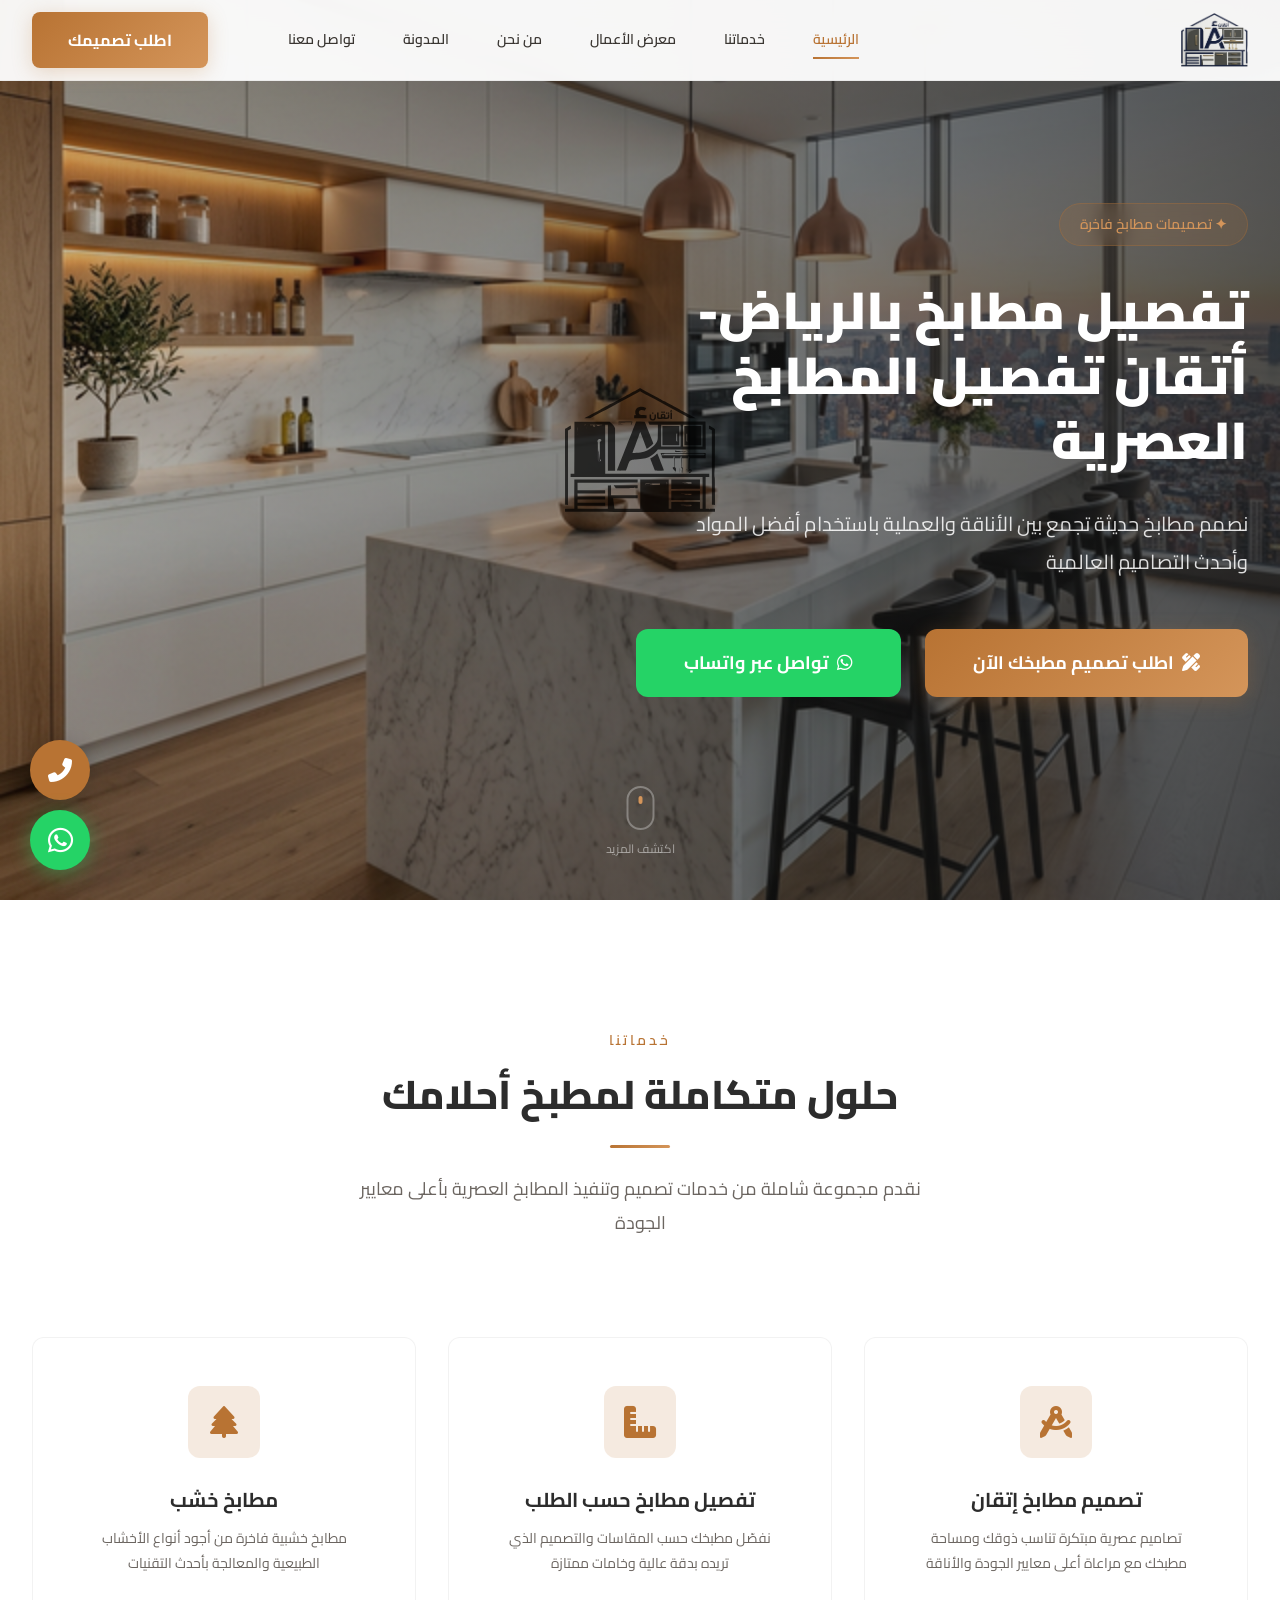
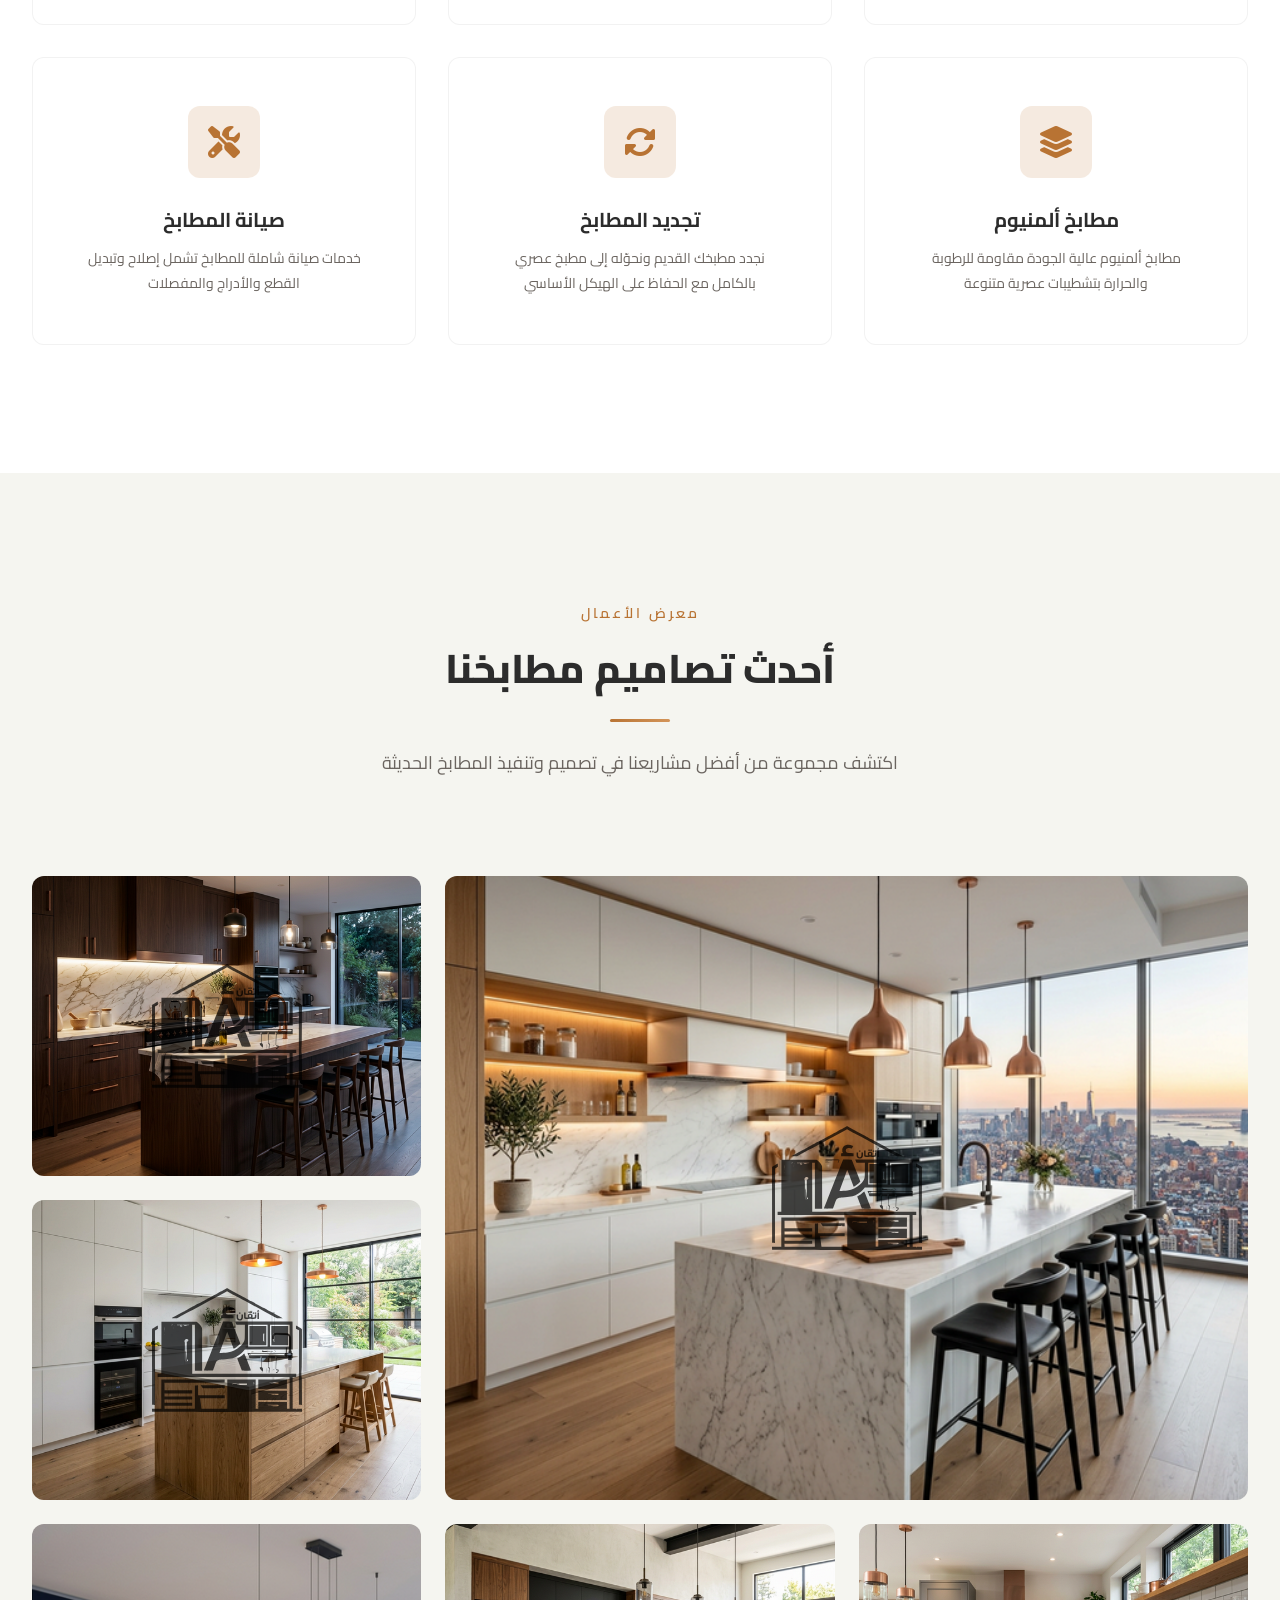
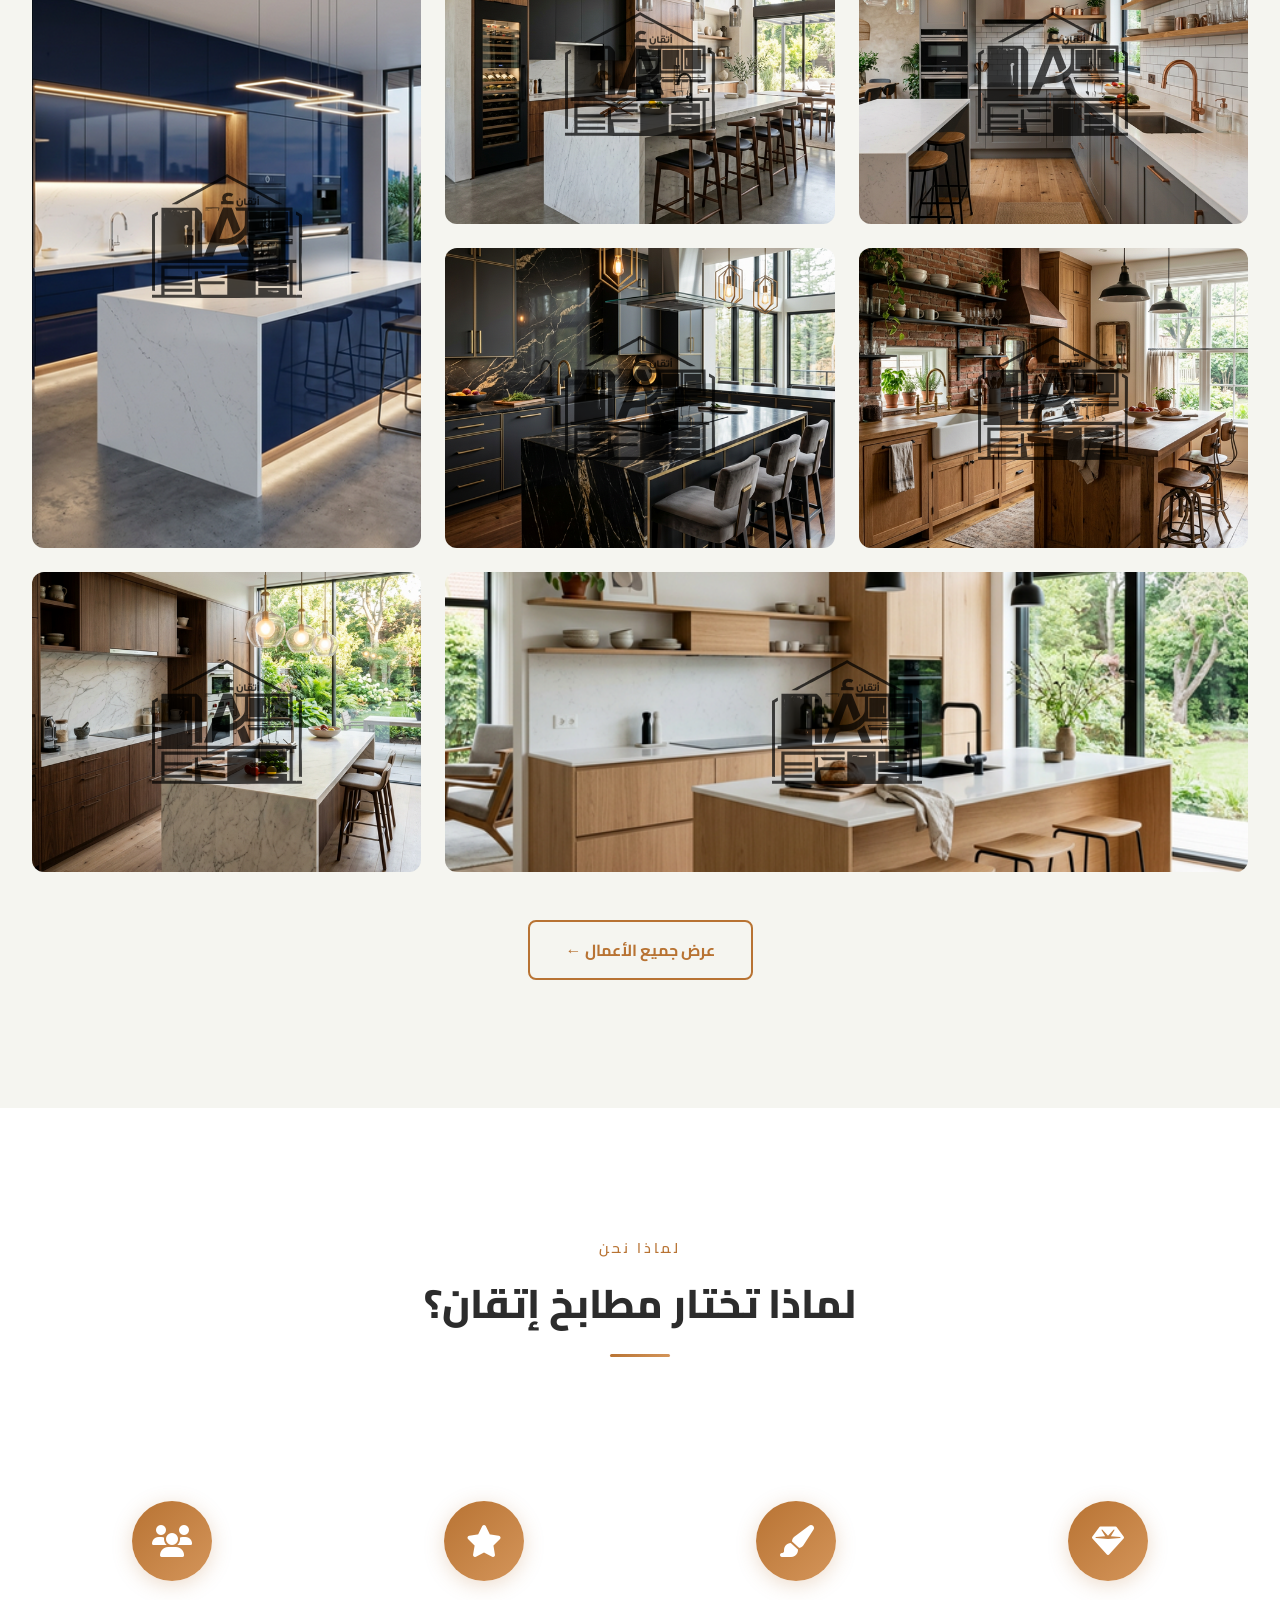
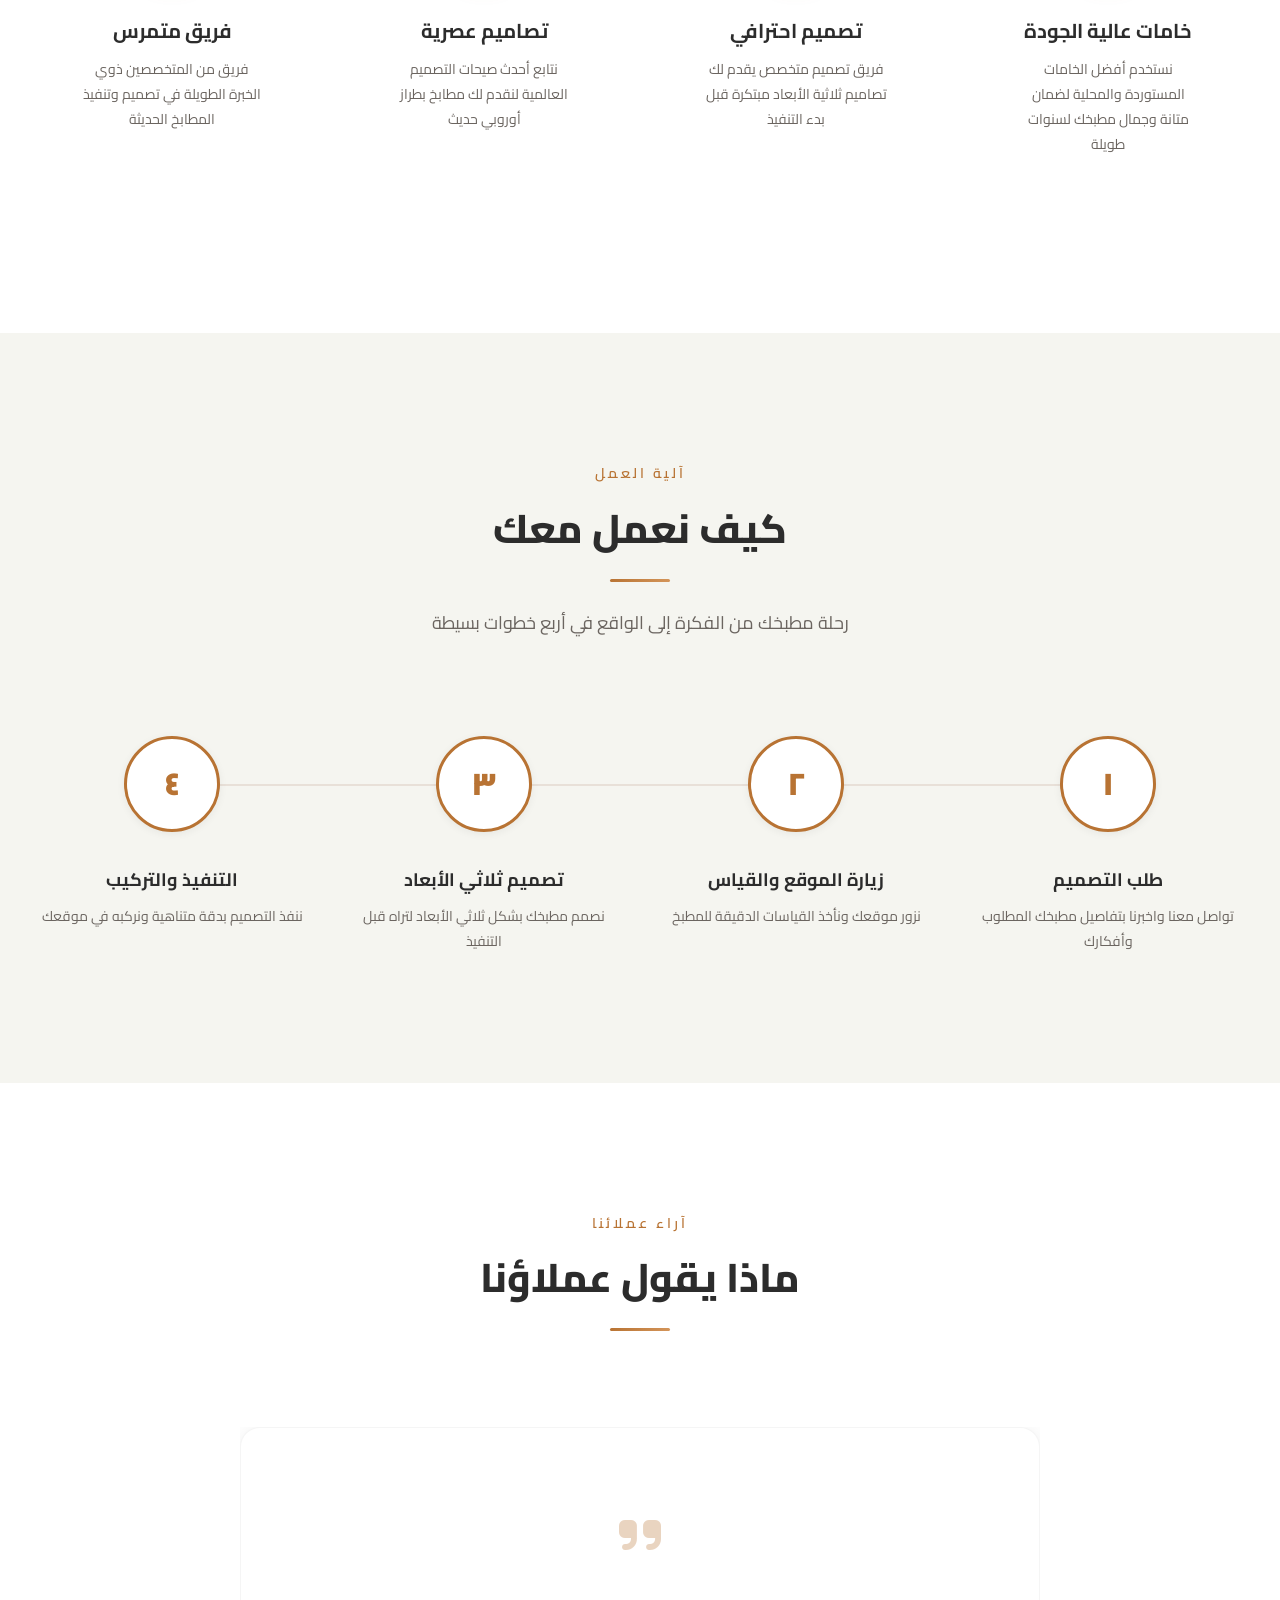
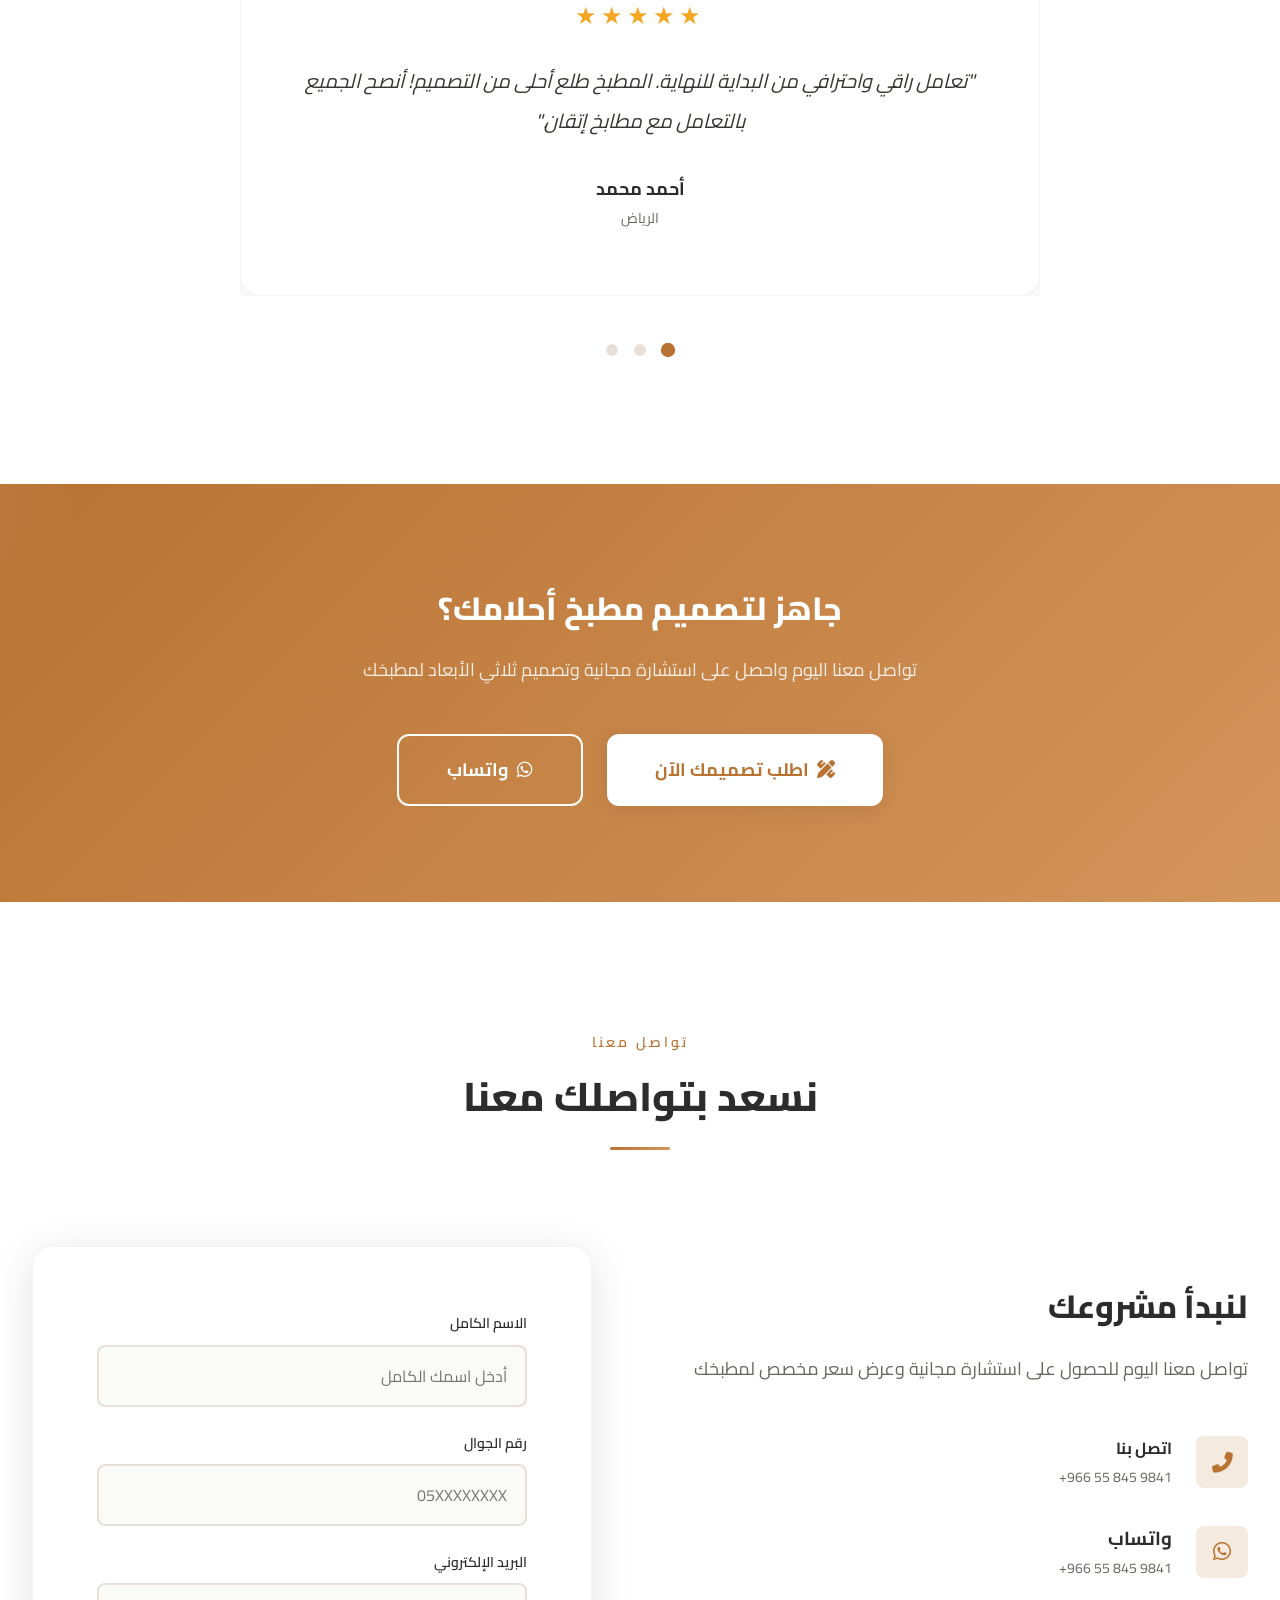
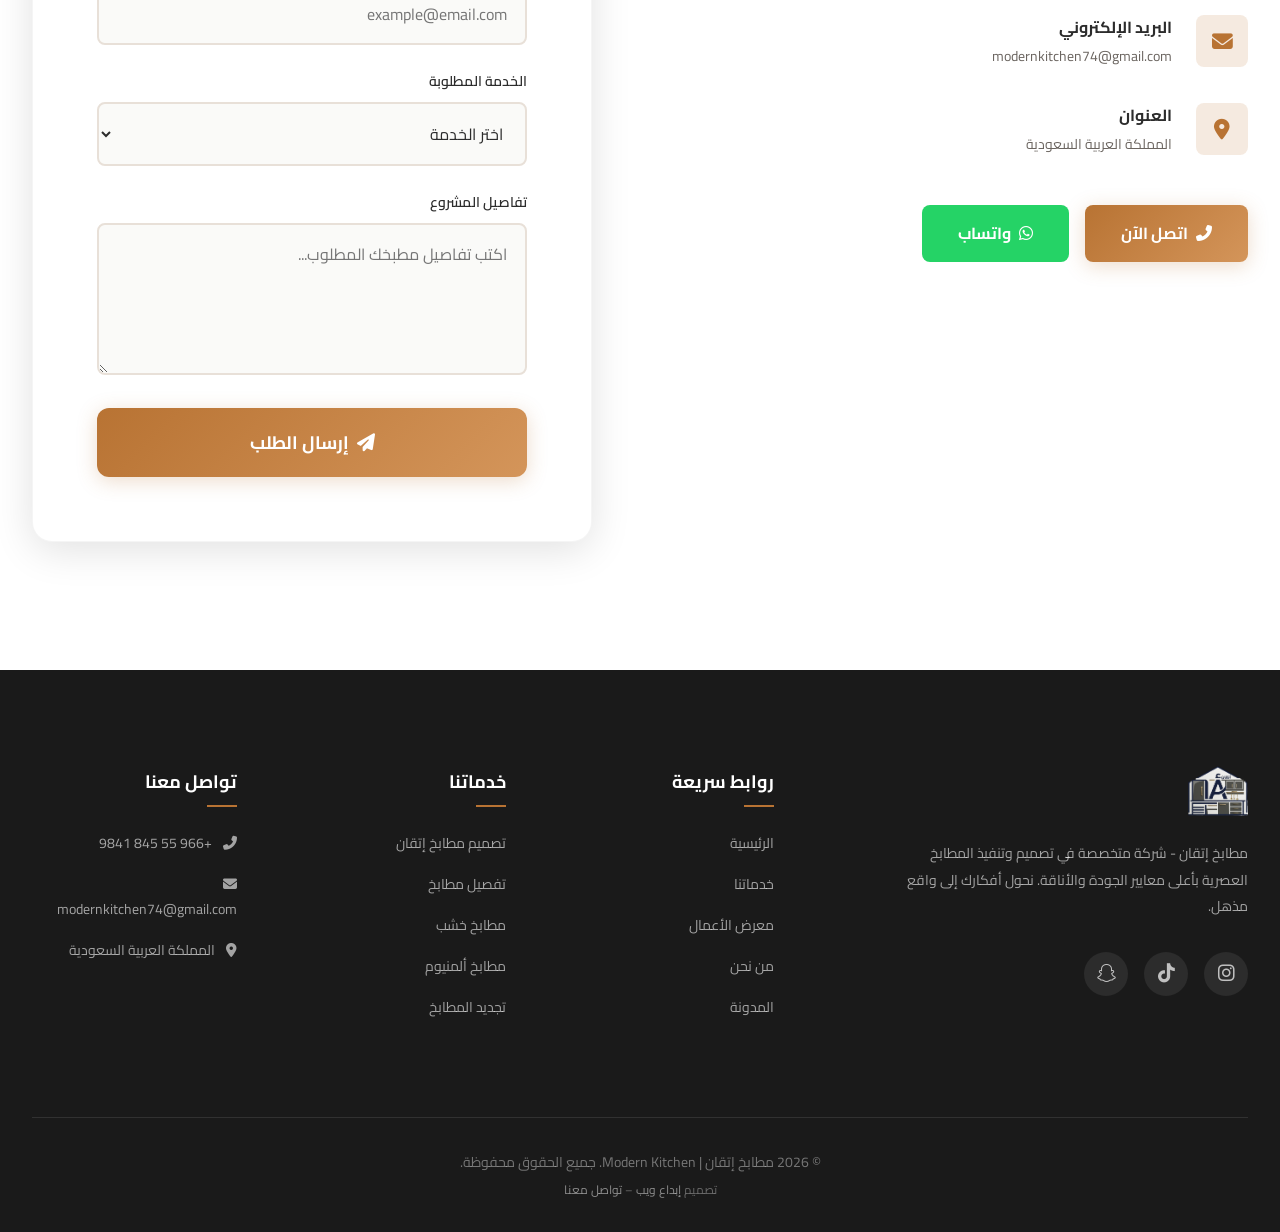
==== commit 6c49ce5b: "Add files via upload" ====
--- a/index.html
+++ b/index.html
@@ -4,17 +4,17 @@
 <head>
     <meta charset="UTF-8">
     <meta name="viewport" content="width=device-width, initial-scale=1.0">
-    <title>مطابخ مودرن | تصميم وتنفيذ المطابخ العصرية - مطابخ مودرن حديثة</title>
+    <title>تفصيل مطابخ بالرياض- أتقان تفصيل المطابخ العصرية</title>
     <meta name="description"
-        content="مطابخ مودرن - تصميم وتفصيل مطابخ حديثة عصرية. نقدم خدمات تصميم مطابخ مودرن، تفصيل مطابخ حسب الطلب، مطابخ خشب وألمنيوم بأعلى جودة وأفضل الأسعار.">
+        content="مطابخ إتقان - تصميم وتفصيل مطابخ حديثة عصرية. نقدم خدمات تصميم مطابخ إتقان، تفصيل مطابخ حسب الطلب، مطابخ خشب وألمنيوم بأعلى جودة وأفضل الأسعار.">
     <meta name="keywords"
-        content="مطابخ, مطابخ مودرن, تصميم مطابخ, تفصيل مطابخ, مطابخ حديثة, مطابخ خشب, مطابخ ألمنيوم, تجديد مطابخ">
+        content="مطابخ, مطابخ إتقان, تصميم مطابخ, تفصيل مطابخ, مطابخ حديثة, مطابخ خشب, مطابخ ألمنيوم, تجديد مطابخ">
     <meta name="robots" content="index, follow">
-    <meta property="og:title" content="مطابخ مودرن | تصميم وتنفيذ المطابخ العصرية">
+    <meta property="og:title" content="تفصيل مطابخ بالرياض- أتقان تفصيل المطابخ العصرية">
     <meta property="og:description" content="نصمم مطابخ حديثة تجمع بين الأناقة والعملية باستخدام أفضل المواد">
     <meta property="og:image" content="assets/images/hero-kitchen.png">
     <meta property="og:type" content="website">
-    <link rel="icon" href="assets/logo.svg" type="image/png">
+    <link rel="icon" href="assets/logo.png" type="image/png">
     <link rel="preconnect" href="https://cdnjs.cloudflare.com" crossorigin>
     <link rel="preload" as="image" href="assets/images/hero-kitchen.png">
     <link rel="stylesheet" href="css/style.css">
@@ -28,7 +28,7 @@
         <nav class="navbar" id="navbar">
             <div class="container">
                 <a href="index.html" class="navbar__logo">
-                    <img src="assets/logo.svg" alt="مطابخ مودرن - Modern Kitchen">
+                    <img src="assets/logo.png" alt="مطابخ إتقان - Modern Kitchen">
                 </a>
                 <div class="navbar__links" id="navLinks">
                     <a href="index.html" class="navbar__link active">الرئيسية</a>
@@ -54,14 +54,14 @@
         <!-- Hero Section -->
         <section class="hero" id="hero">
             <div class="hero__bg">
-                <img src="assets/images/hero-kitchen.png" alt="مطابخ مودرن عصري فاخر">
+                <img src="assets/images/hero-kitchen.png" alt="مطابخ إتقان عصري فاخر">
                 <div class="hero__overlay"></div>
             </div>
             <div class="container">
                 <div class="hero__content">
                     <span class="hero__badge">✦ تصميمات مطابخ فاخرة</span>
                     <h1 class="hero__title">
-                        <span>مطابخ مودرن</span> – تصميم وتنفيذ المطابخ العصرية
+                        تفصيل مطابخ بالرياض- أتقان تفصيل المطابخ العصرية
                     </h1>
                     <p class="hero__subtitle">
                         نصمم مطابخ حديثة تجمع بين الأناقة والعملية باستخدام أفضل المواد وأحدث التصاميم العالمية
@@ -100,7 +100,7 @@
                         <div class="service-card__icon">
                             <i class="fas fa-drafting-compass"></i>
                         </div>
-                        <h3 class="service-card__title">تصميم مطابخ مودرن</h3>
+                        <h3 class="service-card__title">تصميم مطابخ إتقان</h3>
                         <p class="service-card__desc">تصاميم عصرية مبتكرة تناسب ذوقك ومساحة مطبخك مع مراعاة أعلى معايير
                             الجودة والأناقة</p>
                     </article>
@@ -162,11 +162,11 @@
                 </div>
                 <div class="gallery-grid">
                     <div class="gallery-item reveal reveal-delay-1">
-                        <img src="assets/images/hero-kitchen.png" alt="مطابخ مودرن أبيض فاخر مع جزيرة رخام"
+                        <img src="assets/images/hero-kitchen.png" alt="مطابخ إتقان أبيض فاخر مع جزيرة رخام"
                             loading="lazy" decoding="async">
                         <div class="gallery-item__overlay">
                             <div>
-                                <p class="gallery-item__title">مطابخ مودرن أبيض</p>
+                                <p class="gallery-item__title">مطابخ إتقان أبيض</p>
                                 <p class="gallery-item__tag">تصميم فاخر</p>
                             </div>
                         </div>
@@ -196,7 +196,7 @@
                             decoding="async">
                         <div class="gallery-item__overlay">
                             <div>
-                                <p class="gallery-item__title">مطبخ رمادي مودرن</p>
+                                <p class="gallery-item__title">مطبخ رمادي إتقان</p>
                                 <p class="gallery-item__tag">ألوان عصرية</p>
                             </div>
                         </div>
@@ -216,7 +216,7 @@
                             decoding="async">
                         <div class="gallery-item__overlay">
                             <div>
-                                <p class="gallery-item__title">مطبخ خشبي مودرن</p>
+                                <p class="gallery-item__title">مطبخ خشبي إتقان</p>
                                 <p class="gallery-item__tag">خامات طبيعية</p>
                             </div>
                         </div>
@@ -227,7 +227,7 @@
                         <div class="gallery-item__overlay">
                             <div>
                                 <p class="gallery-item__title">مطبخ صناعي أنيق</p>
-                                <p class="gallery-item__tag">ستايل مودرن</p>
+                                <p class="gallery-item__tag">ستايل إتقان</p>
                             </div>
                         </div>
                     </div>
@@ -273,7 +273,7 @@
             <div class="container">
                 <div class="section-header reveal">
                     <span class="section-subtitle">لماذا نحن</span>
-                    <h2 class="section-title">لماذا تختار مطابخ مودرن؟</h2>
+                    <h2 class="section-title">لماذا تختار مطابخ إتقان؟</h2>
                     <div class="accent-line"></div>
                 </div>
                 <div class="why-grid">
@@ -360,7 +360,7 @@
                         <div class="testimonial-card__stars">★★★★★</div>
                         <p class="testimonial-card__text">
                             "تعامل راقي واحترافي من البداية للنهاية. المطبخ طلع أحلى من التصميم! أنصح الجميع بالتعامل مع
-                            مطابخ مودرن."
+                            مطابخ إتقان."
                         </p>
                         <h3 class="testimonial-card__author">أحمد محمد</h3>
                         <p class="testimonial-card__location">الرياض</p>
@@ -370,7 +370,7 @@
                         <div class="testimonial-card__stars">★★★★★</div>
                         <p class="testimonial-card__text">
                             "جودة ممتازة وتصاميم عصرية. فريق العمل محترف جداً والتسليم كان في الوقت المحدد. شكراً مطبخ
-                            مودرن!"
+                            إتقان!"
                         </p>
                         <h3 class="testimonial-card__author">سارة العتيبي</h3>
                         <p class="testimonial-card__location">جدة</p>
@@ -483,7 +483,7 @@
                             <label for="service">الخدمة المطلوبة</label>
                             <select id="service" name="service" required>
                                 <option value="">اختر الخدمة</option>
-                                <option value="تصميم مطابخ مودرن">تصميم مطابخ مودرن</option>
+                                <option value="تصميم مطابخ إتقان">تصميم مطابخ إتقان</option>
                                 <option value="تفصيل مطابخ">تفصيل مطابخ حسب الطلب</option>
                                 <option value="مطابخ خشب">مطابخ خشب</option>
                                 <option value="مطابخ ألمنيوم">مطابخ ألمنيوم</option>
@@ -512,10 +512,10 @@
             <div class="footer-grid">
                 <div>
                     <div class="footer__logo">
-                        <img src="assets/logo.svg" alt="مطابخ مودرن">
+                        <img src="assets/logo.png" alt="مطابخ إتقان">
                     </div>
                     <p class="footer__about">
-                        مطابخ مودرن - شركة متخصصة في تصميم وتنفيذ المطابخ العصرية بأعلى معايير الجودة والأناقة. نحول
+                        مطابخ إتقان - شركة متخصصة في تصميم وتنفيذ المطابخ العصرية بأعلى معايير الجودة والأناقة. نحول
                         أفكارك إلى واقع مذهل.
                     </p>
                     <div class="footer__social">
@@ -543,7 +543,7 @@
                 <div>
                     <h3 class="footer__title">خدماتنا</h3>
                     <div class="footer__links">
-                        <a href="services.html" class="footer__link">تصميم مطابخ مودرن</a>
+                        <a href="services.html" class="footer__link">تصميم مطابخ إتقان</a>
                         <a href="services.html" class="footer__link">تفصيل مطابخ</a>
                         <a href="services.html" class="footer__link">مطابخ خشب</a>
                         <a href="services.html" class="footer__link">مطابخ ألمنيوم</a>
@@ -563,7 +563,7 @@
                 </div>
             </div>
             <div class="footer__bottom">
-                <p>© 2026 مطابخ مودرن | Modern Kitchen. جميع الحقوق محفوظة.</p>
+                <p>© 2026 مطابخ إتقان | Modern Kitchen. جميع الحقوق محفوظة.</p>
                 <p class="footer__designer">
                     تصميم
                     <a href="https://wa.me/967779781978" target="_blank" rel="noopener noreferrer">إبداع ويب</a>
@@ -574,6 +574,10 @@
         </div>
     </footer>
 
+    <!-- Floating Call Button -->
+    <a href="tel:+966558459841" class="call-float" aria-label="اتصل بنا">
+        <i class="fas fa-phone-alt"></i>
+    </a>
     <!-- Floating WhatsApp Button -->
     <a href="https://wa.me/966558459841" target="_blank" rel="noopener noreferrer" class="whatsapp-float"
         aria-label="تواصل عبر واتساب">
--- a/css/style.css
+++ b/css/style.css
@@ -1117,6 +1117,30 @@
 .whatsapp-float:hover {
   transform: scale(1.1);
   box-shadow: 0 8px 30px rgba(37, 211, 102, 0.5);
+}
+
+/* --- Floating Call Button --- */
+.call-float {
+  position: fixed;
+  bottom: 100px;
+  left: 30px;
+  z-index: 999;
+  width: 60px;
+  height: 60px;
+  background: var(--copper);
+  border-radius: 50%;
+  display: flex;
+  align-items: center;
+  justify-content: center;
+  color: var(--white);
+  font-size: 1.5rem;
+  box-shadow: 0 4px 20px rgba(0, 0, 0, 0.2);
+  transition: all var(--transition-base);
+}
+
+.call-float:hover {
+  transform: scale(1.1);
+  box-shadow: 0 8px 30px rgba(0, 0, 0, 0.3);
 }
 
 @keyframes whatsappPulse {
@@ -1808,4 +1832,30 @@
     height: 52px;
     font-size: 1.5rem;
   }
+}
+
+/* --- Image Watermark --- */
+.hero__bg::after,
+.gallery-item::after,
+.about-image::after,
+.blog-card__img::after,
+.lightbox::after {
+  content: '';
+  position: absolute;
+  top: 50%;
+  left: 50%;
+  transform: translate(-50%, -50%);
+  width: min(50%, 150px);
+  aspect-ratio: 1;
+  background-image: url('../assets/logo2.svg');
+  background-size: contain;
+  background-repeat: no-repeat;
+  background-position: center;
+  z-index: 15;
+  opacity: 0.7;
+  pointer-events: none;
+}
+
+.blog-card__img, .about-image {
+  position: relative;
 }
